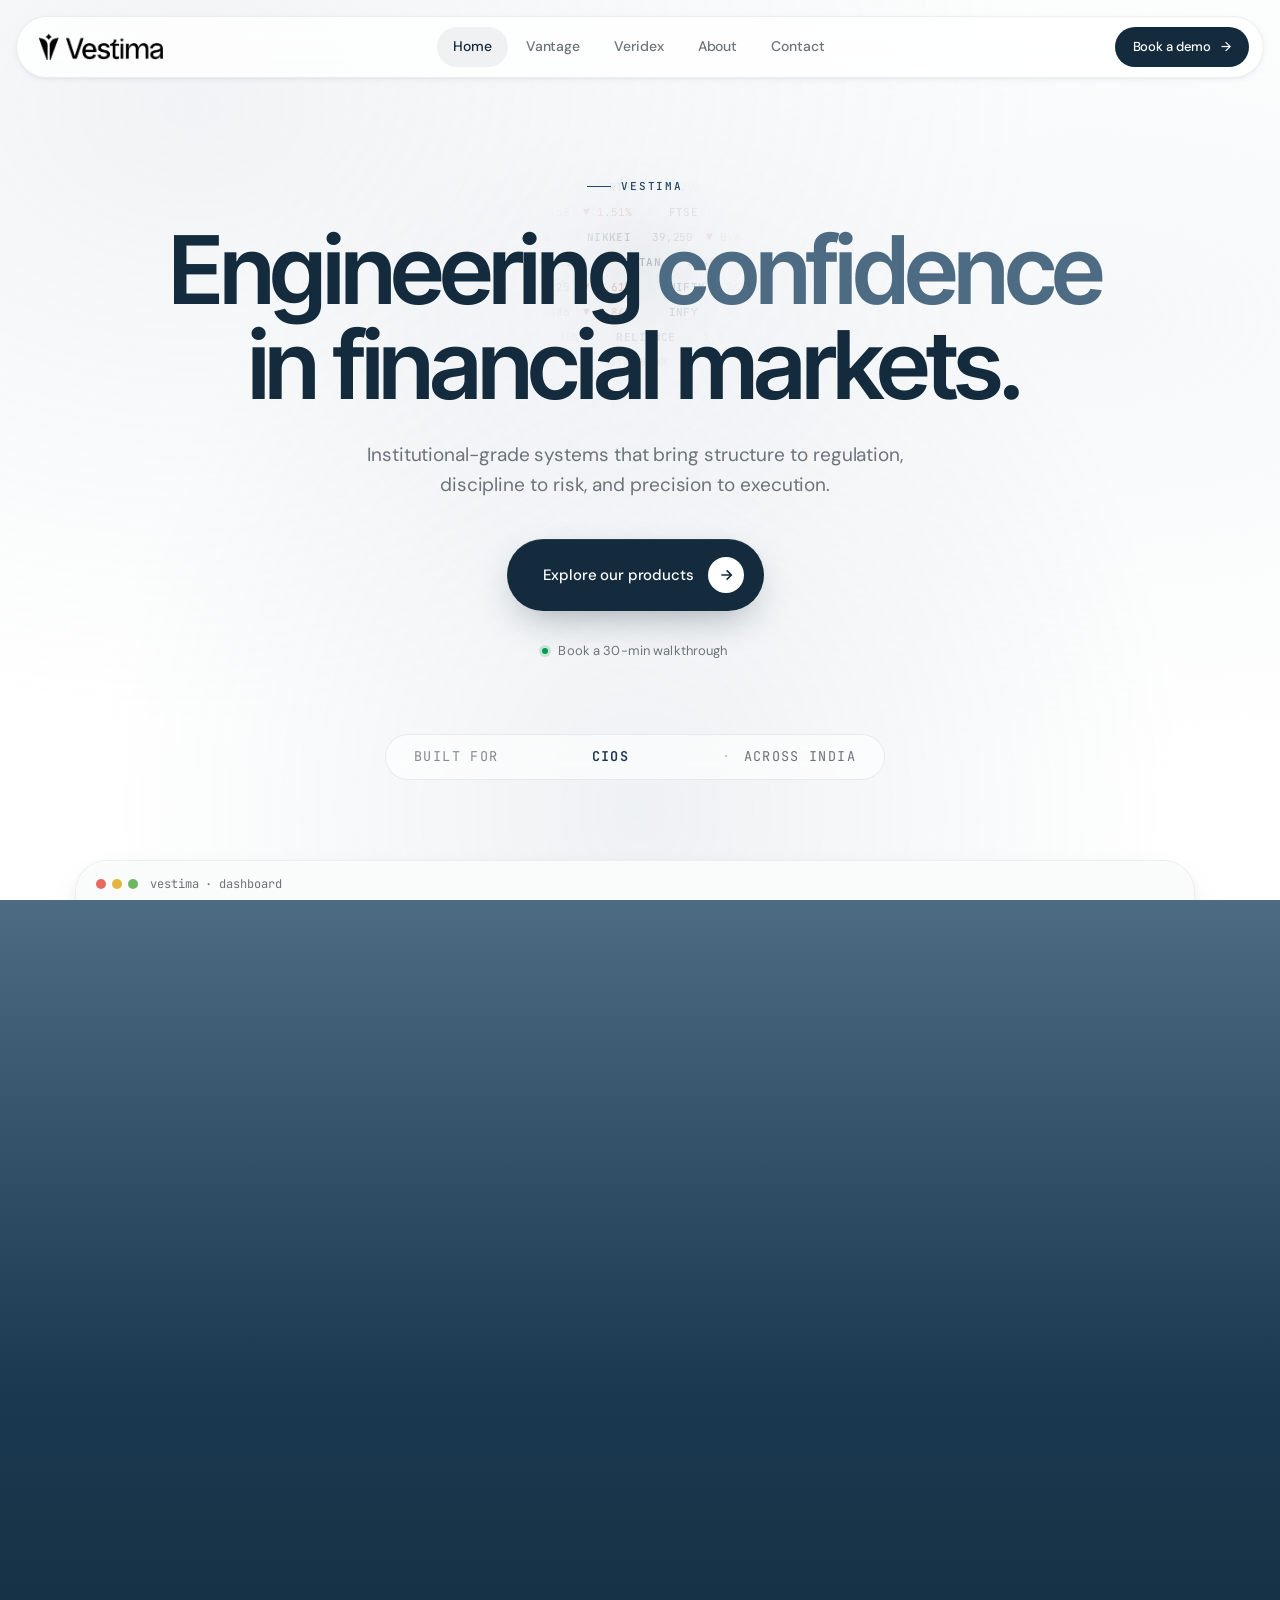
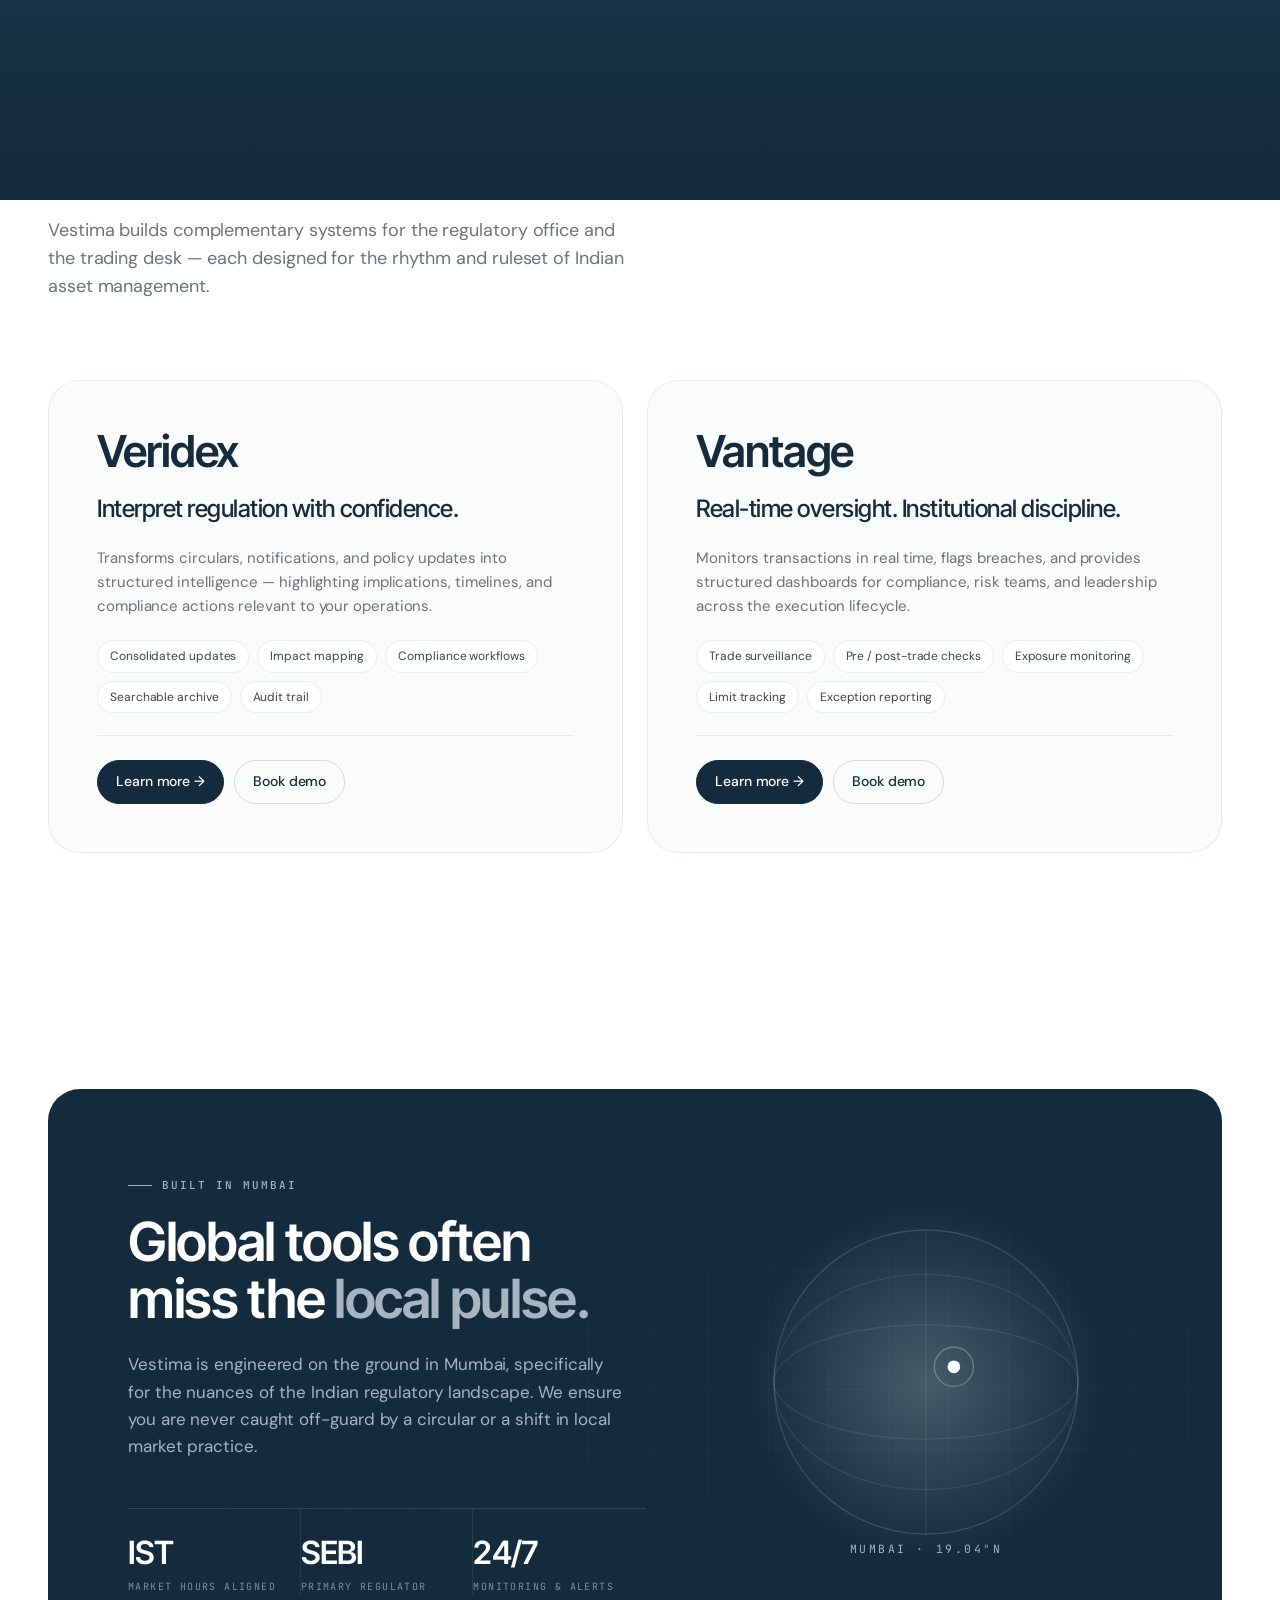
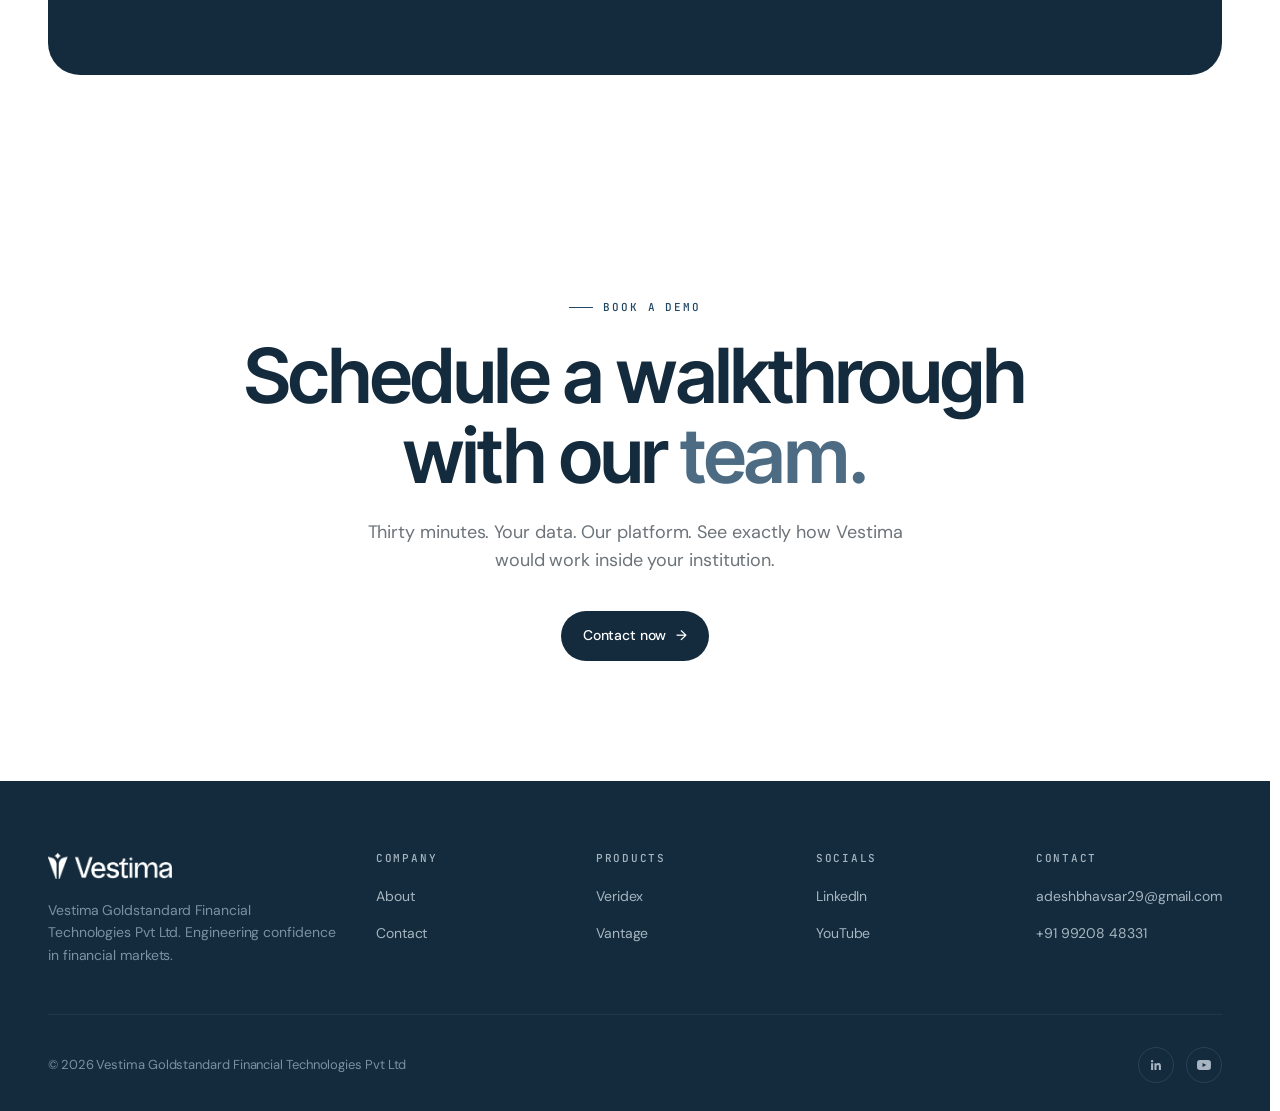
==== index.html @ 7d2f4f16 "Deploy Vestima website Co-Authored-By: Claude Sonnet 4.6 <noreply@anthropic.com>" ====
<!DOCTYPE html>
<html lang="en">
<head>
<meta charset="UTF-8">
<meta name="viewport" content="width=device-width, initial-scale=1.0">
<script>(function(){try{if(sessionStorage.getItem('pt-incoming')==='1'){document.documentElement.classList.add('pt-incoming');}}catch(e){}})();</script>
<title>Vestima — Engineering confidence in financial markets</title>
<link rel="preconnect" href="https://fonts.googleapis.com">
<link rel="preconnect" href="https://fonts.gstatic.com" crossorigin>
<link href="https://fonts.googleapis.com/css2?family=Inter+Tight:wght@400;500;600;700&family=DM+Sans:wght@400;500;600&family=JetBrains+Mono:wght@400;500&display=swap" rel="stylesheet">
<link rel="stylesheet" href="assets/tokens.css?v=25">
<link rel="stylesheet" href="assets/layout.css?v=25">
<link rel="stylesheet" href="assets/home.css?v=25">
</head>
<body>
<div class="page-transition" id="ptOverlay"><div class="pt-logo"><img src="assets/logo-full.png" alt="Vestima"></div></div>
<div id="page-ticker" aria-hidden="true"></div>

<header class="site-header">
  <a href="index.html" class="logo">
    <img src="assets/logo-full.png" alt="Vestima">
  </a>
  <nav class="nav-links">
    <a href="index.html" class="active">Home</a>
    <a href="vantage.html">Vantage</a>
    <a href="veridex.html">Veridex</a>
    <a href="about.html">About</a>
    <a href="contact.html">Contact</a>
  </nav>
  <a href="contact.html" class="btn btn-primary header-cta">Book a demo <span class="arr">→</span></a>
</header>

<!-- HERO -->
<section class="hero">
  <div class="hero-bg">
    <div class="grid-lines"></div>
    <div class="wash w1"></div>
    <div class="wash w2"></div>
  </div>

  <div class="container">
    <div class="hero-inner">
      <span class="eyebrow" data-reveal>Vestima</span>
      <h1 data-reveal data-delay="1">Engineering <em>confidence</em> in financial markets.</h1>
      <p class="hero-sub" data-reveal data-delay="2">
        Institutional-grade systems that bring structure to regulation, discipline to risk, and precision to execution.
      </p>
      <div class="hero-cta" data-reveal data-delay="3">
        <a href="#offerings" class="cta-main">
          <span class="cta-text">Explore our products</span>
          <span class="cta-arrow"><svg width="16" height="16" viewBox="0 0 24 24" fill="none" stroke="currentColor" stroke-width="2.4"><path d="M5 12h14M13 5l7 7-7 7"/></svg></span>
        </a>
        <a href="contact.html" class="cta-secondary">
          <span class="cta-dot"></span>
          <span>Book a 30-min walkthrough</span>
        </a>
      </div>

      <div class="hero-built-for" data-reveal data-delay="4">
        <span class="bf-label">Built for</span>
        <span class="bf-rotator" aria-live="polite">
          <span class="bf-word is-active">AMCs</span>
          <span class="bf-word">PMSs</span>
          <span class="bf-word">CIOs</span>
          <span class="bf-word">Compliance teams</span>
        </span>
        <span class="bf-sep">·</span>
        <span class="bf-suffix">across India</span>
      </div>
    </div>

    <!-- Product visual -->
    <div class="hero-visual" data-reveal data-delay="4">
      <div class="dashboard">
        <div class="dashboard-chrome">
          <div class="dots"><span></span><span></span><span></span></div>
          <div class="title">vestima · dashboard</div>
        </div>
        <div class="dashboard-body">
          <aside class="dash-side">
            <div class="group">Intelligence</div>
            <div class="nav active"><span class="dot"></span>Weekly summary</div>
            <div class="nav"><span class="dot"></span>Upcoming actions</div>
            <div class="nav"><span class="dot"></span>Impact radar</div>
            <div class="nav"><span class="dot"></span>Heatmap</div>
            <div class="group">Surveillance</div>
            <div class="nav"><span class="dot"></span>Exposures</div>
            <div class="nav"><span class="dot"></span>Exceptions</div>
            <div class="nav"><span class="dot"></span>Broker intel</div>
          </aside>
          <main class="dash-main">
            <div class="dash-topline">
              <h3>This week</h3>
              <span class="live">Live · 14,204 docs indexed</span>
            </div>

            <div class="kpi-row">
              <div class="kpi">
                <div class="lbl">Material changes</div>
                <div class="val"><span data-count="14">0</span></div>
                <div class="delta up">+3 vs last week</div>
              </div>
              <div class="kpi">
                <div class="lbl">Critical deadlines</div>
                <div class="val" style="color:var(--alert-500)"><span data-count="3">0</span></div>
                <div class="delta crit">&lt; 30 days</div>
              </div>
              <div class="kpi">
                <div class="lbl">Exposure vs limit</div>
                <div class="val"><span data-count="68.4" data-suffix="%">0</span></div>
                <div class="delta">0 breaches · 24h</div>
              </div>
            </div>

            <div class="dash-table">
              <div class="th">
                <span>Circular</span>
                <span>Subject</span>
                <span>Impact</span>
                <span>Due</span>
              </div>
              <div class="tr">
                <span class="id">HO/IMD/03</span>
                <span class="title">PMS · quarterly disclosure</span>
                <span class="pill crit">Critical</span>
                <span class="countdown crit">6d</span>
              </div>
              <div class="tr">
                <span class="id">HO/PMS/02</span>
                <span class="title">PMS · client reporting framework</span>
                <span class="pill high">High</span>
                <span class="countdown high">18d</span>
              </div>
              <div class="tr">
                <span class="id">HO/MFD/09</span>
                <span class="title">Mutual Funds · cyber resilience</span>
                <span class="pill info">Moderate</span>
                <span class="countdown ok">42d</span>
              </div>
              <div class="tr">
                <span class="id">HO/PMS/11</span>
                <span class="title">PMS · annual audited statements</span>
                <span class="pill ok">On-track</span>
                <span class="countdown ok">89d</span>
              </div>
            </div>
          </main>
        </div>
      </div>
    </div>
  </div>
</section>

<!-- OFFERINGS -->
<section class="section" id="offerings">
  <div class="container">
    <div class="section-head" data-reveal>
      <span class="eyebrow">Our offerings</span>
      <h2>Two products. One infrastructure for <em>confidence.</em></h2>
      <p>Vestima builds complementary systems for the regulatory office and the trading desk — each designed for the rhythm and ruleset of Indian asset management.</p>
    </div>

    <div class="offerings">
      <article class="offering" data-reveal>
        <div class="o-head">
          <div class="o-name">Veridex</div>
        </div>
        <div class="o-tagline">Interpret regulation with confidence.</div>
        <div class="o-desc">Transforms circulars, notifications, and policy updates into structured intelligence — highlighting implications, timelines, and compliance actions relevant to your operations.</div>
        <ul class="o-caps">
          <li>Consolidated updates</li>
          <li>Impact mapping</li>
          <li>Compliance workflows</li>
          <li>Searchable archive</li>
          <li>Audit trail</li>
        </ul>
        <div class="o-foot">
          <a href="veridex.html" class="primary">Learn more →</a>
          <a href="contact.html">Book demo</a>
        </div>
      </article>

      <article class="offering" data-reveal data-delay="1">
        <div class="o-head">
          <div class="o-name">Vantage</div>
        </div>
        <div class="o-tagline">Real-time oversight. Institutional discipline.</div>
        <div class="o-desc">Monitors transactions in real time, flags breaches, and provides structured dashboards for compliance, risk teams, and leadership across the execution lifecycle.</div>
        <ul class="o-caps">
          <li>Trade surveillance</li>
          <li>Pre / post-trade checks</li>
          <li>Exposure monitoring</li>
          <li>Limit tracking</li>
          <li>Exception reporting</li>
        </ul>
        <div class="o-foot">
          <a href="vantage.html" class="primary">Learn more →</a>
          <a href="contact.html">Book demo</a>
        </div>
      </article>
    </div>
  </div>
</section>

<!-- LOCAL PULSE -->
<section class="section-sm">
  <div class="container">
    <div class="local-pulse" data-reveal>
      <div>
        <span class="eyebrow">Built in Mumbai</span>
        <h2>Global tools often miss the <em>local pulse.</em></h2>
        <p>Vestima is engineered on the ground in Mumbai, specifically for the nuances of the Indian regulatory landscape. We ensure you are never caught off-guard by a circular or a shift in local market practice.</p>
        <div class="pulse-stats">
          <div><span class="n">IST</span><span class="l">Market hours aligned</span></div>
          <div><span class="n">SEBI</span><span class="l">Primary regulator</span></div>
          <div><span class="n">24/7</span><span class="l">Monitoring &amp; alerts</span></div>
        </div>
      </div>
      <div class="globe-viz">
        <svg viewBox="0 0 300 300">
          <defs>
            <radialGradient id="g1" cx="50%" cy="50%">
              <stop offset="0%" stop-color="rgba(166,181,193,0.35)"/>
              <stop offset="100%" stop-color="rgba(166,181,193,0)"/>
            </radialGradient>
          </defs>
          <circle cx="150" cy="150" r="140" fill="url(#g1)"/>
          <circle cx="150" cy="150" r="120" fill="none" stroke="rgba(255,255,255,0.14)"/>
          <ellipse cx="150" cy="150" rx="120" ry="45" fill="none" stroke="rgba(255,255,255,0.08)"/>
          <ellipse cx="150" cy="150" rx="120" ry="85" fill="none" stroke="rgba(255,255,255,0.08)"/>
          <line x1="150" y1="30" x2="150" y2="270" stroke="rgba(255,255,255,0.08)"/>
          <circle cx="172" cy="138" r="5" fill="#FFFFFF"/>
          <circle cx="172" cy="138" r="14" fill="none" stroke="#FFFFFF" opacity="0.5">
            <animate attributeName="r" values="5;22;5" dur="2.5s" repeatCount="indefinite"/>
            <animate attributeName="opacity" values="0.7;0;0.7" dur="2.5s" repeatCount="indefinite"/>
          </circle>
          <text x="150" y="285" text-anchor="middle" font-family="JetBrains Mono, monospace" font-size="9" fill="#A6B5C1" letter-spacing="2">MUMBAI · 19.04°N</text>
        </svg>
      </div>
    </div>
  </div>
</section>

<!-- CTA -->
<section class="cta">
  <div class="container">
    <span class="eyebrow" data-reveal>Book a demo</span>
    <h2 data-reveal data-delay="1">Schedule a walkthrough<br>with our <em>team.</em></h2>
    <p data-reveal data-delay="2">Thirty minutes. Your data. Our platform. See exactly how Vestima would work inside your institution.</p>
    <div data-reveal data-delay="3">
      <a href="contact.html" class="btn btn-primary">Contact now <span class="arr">→</span></a>
    </div>
  </div>
</section>

<!-- FOOTER -->
<footer class="site-footer">
  <div class="container">
    <div class="footer-top">
      <div class="footer-brand">
        <div class="logo">
          <img src="assets/logo-full.png" alt="Vestima">
        </div>
        <p>Vestima Goldstandard Financial Technologies Pvt Ltd. Engineering confidence in financial markets.</p>
      </div>
      <div class="footer-col">
        <h6>Company</h6>
        <ul><li><a href="about.html">About</a></li><li><a href="contact.html">Contact</a></li></ul>
      </div>
      <div class="footer-col">
        <h6>Products</h6>
        <ul><li><a href="veridex.html">Veridex</a></li><li><a href="vantage.html">Vantage</a></li></ul>
      </div>
      <div class="footer-col">
        <h6>Socials</h6>
        <ul><li><a href="https://www.linkedin.com/company/Vestima" target="_blank">LinkedIn</a></li><li><a href="https://www.youtube.com/@VestimaGoldStandard" target="_blank">YouTube</a></li></ul>
      </div>
      <div class="footer-col">
        <h6>Contact</h6>
        <ul>
          <li><a href="mailto:adeshbhavsar29@gmail.com">adeshbhavsar29@gmail.com</a></li>
          <li><a href="tel:+919920848331">+91 99208 48331</a></li>
        </ul>
      </div>
    </div>

    <div class="footer-bottom">
      <div>© 2026 Vestima Goldstandard Financial Technologies Pvt Ltd</div>
      <div class="footer-socials">
        <a href="https://www.linkedin.com/company/Vestima" target="_blank" title="LinkedIn"><svg width="14" height="14" viewBox="0 0 24 24" fill="currentColor"><path d="M20.447 20.452h-3.554v-5.569c0-1.328-.027-3.037-1.852-3.037-1.853 0-2.136 1.445-2.136 2.939v5.667H9.351V9h3.414v1.561h.046c.477-.9 1.637-1.85 3.37-1.85 3.601 0 4.267 2.37 4.267 5.455v6.286zM5.337 7.433a2.062 2.062 0 01-2.063-2.065 2.063 2.063 0 112.063 2.065zm1.782 13.019H3.555V9h3.564v11.452z"/></svg></a>
        <a href="https://www.youtube.com/@VestimaGoldStandard" target="_blank" title="YouTube"><svg width="14" height="14" viewBox="0 0 24 24" fill="currentColor"><path d="M23.498 6.186a3.016 3.016 0 00-2.122-2.136C19.505 3.545 12 3.545 12 3.545s-7.505 0-9.377.505A3.017 3.017 0 00.502 6.186C0 8.07 0 12 0 12s0 3.93.502 5.814a3.016 3.016 0 002.122 2.136c1.871.505 9.376.505 9.376.505s7.505 0 9.377-.505a3.015 3.015 0 002.122-2.136C24 15.93 24 12 24 12s0-3.93-.502-5.814zM9.545 15.568V8.432L15.818 12l-6.273 3.568z"/></svg></a>
      </div>
    </div>
  </div>
</footer>

<script src="assets/site.js?v=25"></script>
</body>
</html>
---- assets/tokens.css ----
/* ============================================================
   VESTIMA · brand tokens
   Primary: Vestima Blue (deep navy)
   Typography: Inter Tight (display) + DM Sans (body)
   ============================================================ */

:root {
  /* ===== PRIMARY · Vestima Blue ===== */
  --primary-100: #E8ECEF;
  --primary-200: #D2DAE0;
  --primary-300: #A6B5C1;
  --primary-400: #7991A2;
  --primary-500: #4D6C83;
  --primary-600: #204764;   /* default */
  --primary-700: #1A3950;
  --primary-800: #132B3C;   /* deep navy */

  /* ===== SECONDARY · Vestima White ===== */
  --secondary-100: #FFFFFF;
  --secondary-200: #FAFBFB;
  --secondary-300: #F5F6F7;
  --secondary-400: #F0F2F3;
  --secondary-500: #EBEDEF;
  --secondary-600: #E6E9EB;
  --secondary-700: #B8BABC;
  --secondary-800: #8A8C8D;

  /* ===== TERTIARY · Vestima Grey ===== */
  --tertiary-100: #E6E9EB;
  --tertiary-200: #B5B9BB;
  --tertiary-300: #9DA2A5;
  --tertiary-400: #848A8F;
  --tertiary-500: #6C7379;
  --tertiary-600: #545C63;
  --tertiary-700: #3B454C;
  --tertiary-800: #0A161F;

  /* ===== STATE ===== */
  --warning-100: #FCF5E5; --warning-500: #EAB333; --warning-600: #E5A000; --warning-700: #B78000;
  --alert-100:   #F8E7E6; --alert-500:   #CC3F3D; --alert-600:   #C00F0C; --alert-700:   #9A0C0A;
  --success-100: #E5F4ED; --success-500: #33AD74; --success-600: #009951; --success-700: #007A41;

  /* ===== SEMANTIC · Light mode ===== */
  --surface-page:    #FFFFFF;
  --surface-raised:  #FAFBFB;
  --surface-sunken:  #F5F6F7;
  --surface-tint:    #F0F2F3;
  --surface-dark:    var(--primary-800);

  --text-heading:    var(--primary-800);
  --text-body:       var(--tertiary-700);
  --text-muted:      var(--tertiary-500);
  --text-subtle:     var(--tertiary-400);
  --text-on-dark:    #FFFFFF;
  --text-on-dark-muted: #A6B5C1;

  --line:        rgba(19,43,60,0.08);
  --line-strong: rgba(19,43,60,0.16);
  --line-on-dark: rgba(255,255,255,0.10);

  /* ===== ACCENT (subtle — used sparingly for highlights) ===== */
  --accent:      var(--primary-600);
  --accent-soft: var(--primary-100);

  /* ===== SHADOW ===== */
  --shadow-xs: 0 1px 2px rgba(19,43,60,0.04);
  --shadow-sm: 0 2px 6px rgba(19,43,60,0.05), 0 1px 2px rgba(19,43,60,0.04);
  --shadow-md: 0 8px 24px -8px rgba(19,43,60,0.10), 0 2px 6px rgba(19,43,60,0.04);
  --shadow-lg: 0 20px 50px -18px rgba(19,43,60,0.18), 0 4px 12px rgba(19,43,60,0.06);
  --shadow-navy: 0 30px 60px -24px rgba(19,43,60,0.35);

  /* ===== RADIUS (from token spec) ===== */
  --r-xxs: 2px;
  --r-xs:  4px;
  --r-sm:  8px;
  --r-md:  12px;
  --r-lg:  20px;
  --r-xl:  32px;

  /* ===== TYPE ===== */
  --font-heading: 'Inter Tight', -apple-system, BlinkMacSystemFont, system-ui, sans-serif;
  --font-body:    'DM Sans', -apple-system, BlinkMacSystemFont, system-ui, sans-serif;
  --font-mono:    'JetBrains Mono', ui-monospace, monospace;

  /* ===== LAYOUT ===== */
  --max-w: 1440px;
  --gutter: 48px;

  /* ===== EASING ===== */
  --e-out:    cubic-bezier(.2,.8,.2,1);
  --e-in-out: cubic-bezier(.65,0,.35,1);
}

/* BASE */
* { box-sizing: border-box; margin: 0; padding: 0; }
html { background: var(--surface-page); color: var(--text-body); }
body { background: transparent; color: var(--text-body); }
body {
  font-family: var(--font-body);
  font-size: 16px;
  line-height: 1.55;
  letter-spacing: -0.005em;
  -webkit-font-smoothing: antialiased;
  -moz-osx-font-smoothing: grayscale;
  overflow-x: hidden;
}

h1, h2, h3, h4, h5, h6 {
  font-family: var(--font-heading);
  color: var(--text-heading);
  font-weight: 600;
  letter-spacing: -0.025em;
  line-height: 1.05;
  text-wrap: balance;
}
h4, h5, h6 { font-weight: 500; letter-spacing: -0.015em; }

p { color: var(--text-body); text-wrap: pretty; font-family: var(--font-body); }

a { color: inherit; text-decoration: none; }
button { font-family: inherit; cursor: pointer; border: none; background: none; color: inherit; }
img, svg { display: block; max-width: 100%; }

::selection { background: var(--primary-800); color: var(--secondary-100); }

:focus-visible {
  outline: 2px solid var(--primary-600);
  outline-offset: 2px;
  border-radius: 4px;
}

/* ============================================================
   Page transition overlay — slide up to cover, slide down to reveal
   ============================================================ */
.page-transition {
  position: fixed;
  inset: 0;
  z-index: 9999;
  pointer-events: none;
  transform: translateY(100%);
  background: linear-gradient(180deg, var(--primary-500) 0%, var(--primary-700) 55%, var(--primary-800) 100%);
  display: flex;
  align-items: center;
  justify-content: center;
  will-change: transform;
}
.page-transition .pt-logo {
  display: flex;
  align-items: center;
  gap: 14px;
  opacity: 0;
  transform: translateY(8px) scale(.98);
  transition: opacity .4s ease .1s, transform .5s cubic-bezier(.2,.8,.2,1) .1s;
}
.page-transition .pt-logo img {
  height: 64px;
  width: auto;
  /* invert black logo → white for dark overlay */
  filter: brightness(0) invert(1);
}
.page-transition.covering { transform: translateY(0); pointer-events: all; }
.page-transition.covering .pt-logo,
.page-transition.anim-up .pt-logo { opacity: 1; transform: translateY(0) scale(1); }

.page-transition.anim-up    { animation: pt-up    0.22s cubic-bezier(.7,0,.3,1) forwards; pointer-events: all; }
.page-transition.anim-down  { animation: pt-down  0.28s cubic-bezier(.6,.05,.25,1) forwards; }
@keyframes pt-up   { from { transform: translateY(100%); } to { transform: translateY(0); } }
@keyframes pt-down { from { transform: translateY(0); }    to { transform: translateY(-100%); } }

/* subtle hold on the outgoing page content while cover rises.
   NOTE: header uses transform: translateX(-50%) to center — don't override it.
   Apply squeeze only to main + footer. Header just fades via opacity. */
body.pt-squeezing main,
body.pt-squeezing .site-footer {
  animation: pt-squeeze 0.42s cubic-bezier(.7,0,.3,1) forwards;
}
body.pt-squeezing .site-header {
  animation: pt-header-fade 0.42s cubic-bezier(.7,0,.3,1) forwards;
}
@keyframes pt-squeeze {
  0%   { transform: scale(1); opacity: 1; filter: blur(0); }
  100% { transform: scale(0.97); opacity: 0.35; filter: blur(3px); }
}
@keyframes pt-header-fade {
  0%   { opacity: 1; filter: blur(0); }
  100% { opacity: 0.25; filter: blur(3px); }
}
/* While incoming transition is active, hide content and show covered overlay — NO flash */
html.pt-incoming body > *:not(.page-transition):not(script) { visibility: hidden; }
html.pt-incoming .page-transition { transform: translateY(0) !important; pointer-events: all; display: flex; }
html.pt-incoming .page-transition .pt-logo { opacity: 1 !important; transform: translateY(0) scale(1) !important; }

/* Reserve scrollbar space so content doesn't shift right when overlay covers */
html { scrollbar-gutter: stable; scrollbar-color: var(--tertiary-300) transparent; scrollbar-width: thin; }
::-webkit-scrollbar { width: 10px; height: 10px; }
::-webkit-scrollbar-thumb { background: var(--tertiary-300); border-radius: 10px; }
::-webkit-scrollbar-track { background: transparent; }

/* ============================================================
   Ambient page background — ticker revealed only near cursor
   ============================================================ */
/* Base layer: soft paper gradient (replaces old grid lines) */
body::before {
  content: "";
  position: fixed;
  inset: 0;
  z-index: -2;
  background:
    radial-gradient(ellipse at 15% 12%, rgba(166,181,193,0.16), transparent 55%),
    radial-gradient(ellipse at 85% 35%, rgba(210,218,224,0.20), transparent 55%),
    radial-gradient(ellipse at 50% 90%, rgba(121,145,162,0.12), transparent 60%);
  pointer-events: none;
}
/* Very soft pale-blue halo under the cursor */
body::after {
  content: "";
  position: fixed;
  inset: 0;
  z-index: -1;
  pointer-events: none;
  background: radial-gradient(
    110px circle at var(--mx, 50%) var(--my, 30%),
    rgba(166, 181, 193, 0.12),
    rgba(210, 218, 224, 0.05) 55%,
    transparent 100%
  );
}

/* Page-wide ticker layer — revealed only near cursor */
#page-ticker {
  position: fixed;
  inset: 0;
  z-index: -1;
  pointer-events: none;
  overflow: hidden;
  opacity: 0.45;
  -webkit-mask-image: radial-gradient(
    110px circle at var(--mx, 50%) var(--my, 30%),
    rgba(0,0,0,0.9),
    rgba(0,0,0,0.3) 55%,
    transparent 100%
  );
          mask-image: radial-gradient(
    110px circle at var(--mx, 50%) var(--my, 30%),
    rgba(0,0,0,0.9),
    rgba(0,0,0,0.3) 55%,
    transparent 100%
  );
}
#page-ticker .tk-row {
  display: flex;
  white-space: nowrap;
  font-family: var(--font-mono);
  font-size: 11px;
  line-height: 1;
  padding: 6px 0;
  will-change: transform;
}
#page-ticker .tk-row:nth-child(odd)  { animation: pt-scroll-l 90s linear infinite; }
#page-ticker .tk-row:nth-child(even) { animation: pt-scroll-r 110s linear infinite; }
#page-ticker .tk-row:nth-child(3n)   { animation-duration: 75s; }
#page-ticker .tk-row:nth-child(5n)   { animation-duration: 130s; }
@keyframes pt-scroll-l { from { transform: translateX(0); } to { transform: translateX(-50%); } }
@keyframes pt-scroll-r { from { transform: translateX(-50%); } to { transform: translateX(0); } }

#page-ticker .tk-cell {
  display: inline-flex;
  align-items: center;
  gap: 8px;
  padding: 0 16px;
  color: rgba(70, 90, 110, 0.55);
}
#page-ticker .tk-sym { color: rgba(40, 60, 80, 0.85); font-weight: 600; letter-spacing: 0.04em; }
#page-ticker .tk-px  { color: rgba(60, 80, 100, 0.75); font-variant-numeric: tabular-nums; min-width: 54px; text-align: right; }
#page-ticker .tk-chg { font-variant-numeric: tabular-nums; min-width: 48px; text-align: right; transition: color .15s, background .25s; padding: 1px 5px; border-radius: 3px; }
#page-ticker .tk-chg.up   { color: #1a8a4a; }
#page-ticker .tk-chg.down { color: #c73838; }
#page-ticker .tk-chg.flash-up   { background: rgba(60, 180, 110, 0.22); color: #0c6a34; }
#page-ticker .tk-chg.flash-down { background: rgba(210, 70, 70, 0.22);  color: #8a1a1a; }
---- assets/layout.css ----
/* ============================================================
   Layout · primitives · header · footer
   ============================================================ */

.container {
  max-width: var(--max-w);
  margin: 0 auto;
  padding: 0 var(--gutter);
  position: relative;
}

.section { padding: 140px 0; position: relative; }
.section-sm { padding: 96px 0; }
.section-lg { padding: 180px 0; }

/* Eyebrow label */
.eyebrow {
  display: inline-flex;
  align-items: center;
  gap: 10px;
  font-family: var(--font-mono);
  font-size: 11px;
  font-weight: 500;
  letter-spacing: 0.18em;
  text-transform: uppercase;
  color: var(--primary-600);
}
.eyebrow::before {
  content: "";
  width: 24px; height: 1px;
  background: var(--primary-600);
}

/* Section head */
.section-head { max-width: 820px; margin-bottom: 80px; }
.section-head h2 {
  font-size: clamp(40px, 5vw, 60px);
  margin: 20px 0 24px;
  font-weight: 600;
}
.section-head p {
  font-size: 18px;
  line-height: 1.55;
  color: var(--text-muted);
  max-width: 640px;
}

/* Buttons */
.btn {
  display: inline-flex;
  align-items: center;
  gap: 10px;
  padding: 14px 22px;
  font-size: 14px;
  font-weight: 500;
  font-family: var(--font-body);
  letter-spacing: -0.01em;
  border-radius: 100px;
  white-space: nowrap;
  cursor: pointer;
  position: relative;
  overflow: hidden;
  isolation: isolate;
  transition: color 0.7s var(--e-out), transform 0.4s var(--e-out), box-shadow 0.7s var(--e-out), border-color 0.7s var(--e-out);
}
.btn::before {
  content: "";
  position: absolute;
  inset: 0;
  background: var(--primary-800);
  transform-origin: left center;
  transform: scaleX(0);
  transition: transform 0.7s cubic-bezier(.6,.05,.25,1);
  z-index: -1;
}
.btn:hover::before { transform: scaleX(1); }
.btn-primary {
  background: var(--primary-800);
  color: var(--text-on-dark);
}
.btn-primary::before { background: var(--primary-500); }
.btn-primary:hover {
  color: #fff;
  transform: translateY(-1px);
  box-shadow: 0 12px 28px -12px rgba(77,108,131,0.55);
}
.btn-ghost {
  background: transparent;
  color: var(--primary-800);
  border: 1px solid var(--line-strong);
}
.btn-ghost:hover {
  color: #fff;
  border-color: var(--primary-800);
}
.btn-outline-light {
  background: transparent;
  color: var(--text-on-dark);
  border: 1px solid rgba(255,255,255,0.22);
}
.btn-outline-light::before { background: rgba(255,255,255,0.12); }
.btn-outline-light:hover { color: #fff; border-color: rgba(255,255,255,0.6); }

.btn .arr { transition: transform .25s var(--e-out); }
.btn:hover .arr { transform: translateX(3px); }

/* HEADER — floating pill */
.site-header {
  position: fixed;
  top: 16px;
  left: 50%;
  transform: translateX(-50%);
  width: calc(100% - 32px);
  max-width: calc(var(--max-w) + 32px);
  z-index: 100;
  padding: 10px 14px 10px 22px;
  background: rgba(255,255,255,0.82);
  backdrop-filter: saturate(180%) blur(14px);
  -webkit-backdrop-filter: saturate(180%) blur(14px);
  border: 1px solid var(--line);
  border-radius: 100px;
  display: flex;
  align-items: center;
  justify-content: space-between;
  gap: 24px;
  box-shadow: var(--shadow-sm);
  transition: all .3s var(--e-out);
}
.site-header.scrolled {
  box-shadow: var(--shadow-md);
  background: rgba(255,255,255,0.94);
}

.logo {
  display: flex;
  align-items: center;
  gap: 10px;
  font-family: var(--font-heading);
  font-size: 20px;
  font-weight: 600;
  color: var(--primary-800);
  letter-spacing: -0.02em;
}
.logo img { height: 26px; width: auto; }

.nav-links {
  display: flex;
  gap: 2px;
}
.nav-links a {
  padding: 9px 16px;
  font-size: 14px;
  font-weight: 500;
  color: var(--text-muted);
  border-radius: 100px;
  font-family: var(--font-body);
  position: relative;
  overflow: hidden;
  isolation: isolate;
  transition: color 0.6s var(--e-out);
}
.nav-links a::before {
  content: "";
  position: absolute;
  inset: 0;
  background: var(--primary-800);
  transform-origin: left center;
  transform: scaleX(0);
  transition: transform 0.6s cubic-bezier(.6,.05,.25,1);
  z-index: -1;
  border-radius: inherit;
}
.nav-links a:hover { color: #fff; }
.nav-links a:hover::before { transform: scaleX(1); }
.nav-links a.active { color: var(--primary-800); background: rgba(19,43,60,0.06); }
.nav-links a.active:hover { color: #fff; }
.nav-links a.active:hover::before { transform: scaleX(1); }

.header-cta {
  padding: 10px 18px !important;
  font-size: 13px !important;
}

@media (max-width: 860px) {
  .nav-links { display: none; }
}

/* FOOTER — deep navy with subtle blue waves */
.site-footer {
  background: var(--primary-800);
  color: var(--primary-300);
  position: relative;
  overflow: hidden;
  padding: 72px 0 28px;
}
.site-footer .container { position: relative; z-index: 3; }

.site-footer h6 {
  font-family: var(--font-mono);
  font-size: 11px;
  letter-spacing: 0.16em;
  text-transform: uppercase;
  color: var(--primary-300);
  margin-bottom: 20px;
  font-weight: 500;
}
.site-footer .logo { color: var(--text-on-dark); font-size: 22px; }
.site-footer .logo img { filter: invert(1) brightness(1.2); }
.site-footer p, .site-footer a { color: var(--primary-300); font-family: var(--font-body); }
.site-footer a { transition: color .2s; }
.site-footer a:hover { color: var(--text-on-dark); }

.footer-top {
  display: grid;
  grid-template-columns: 1.6fr 1fr 1fr 1fr 1fr;
  gap: 40px;
  padding-bottom: 48px;
}
.footer-brand p {
  margin-top: 20px;
  max-width: 340px;
  font-size: 14px;
  line-height: 1.6;
  color: var(--primary-400);
}
.footer-col ul { list-style: none; display: flex; flex-direction: column; gap: 12px; }
.footer-col a { font-size: 14px; }

.footer-bottom {
  display: flex;
  justify-content: space-between;
  align-items: center;
  padding-top: 32px;
  border-top: 1px solid rgba(255,255,255,0.06);
  font-size: 13px;
  color: var(--primary-400);
}
.footer-socials { display: flex; gap: 12px; }
.footer-socials a {
  width: 36px; height: 36px;
  display: grid; place-items: center;
  border-radius: 50%;
  border: 1px solid rgba(255,255,255,0.1);
  transition: all .2s;
  color: var(--primary-300);
}
.footer-socials a:hover {
  border-color: var(--text-on-dark);
  color: var(--text-on-dark);
  transform: translateY(-2px);
}

@media (max-width: 900px) {
  .footer-top { grid-template-columns: 1fr 1fr; }
  .footer-bottom { flex-direction: column; gap: 16px; }
}

/* ============================================================
   Reveal animation
   ============================================================ */
[data-reveal] {
  opacity: 0;
  transform: translateY(20px);
  transition: opacity .9s var(--e-out), transform .9s var(--e-out);
}
[data-reveal].in {
  opacity: 1;
  transform: translateY(0);
}
[data-reveal][data-delay="1"] { transition-delay: .08s; }
[data-reveal][data-delay="2"] { transition-delay: .16s; }
[data-reveal][data-delay="3"] { transition-delay: .24s; }
[data-reveal][data-delay="4"] { transition-delay: .32s; }
[data-reveal][data-delay="5"] { transition-delay: .40s; }
---- assets/home.css ----
/* ============================================================
   Home + shared page styles — Vestima brand
   ============================================================ */

/* ===== HERO ===== */
.hero {
  padding: 170px 0 80px;
  position: relative;
  overflow: hidden;
}
.hero-bg {
  position: absolute;
  inset: 0;
  z-index: 0;
  pointer-events: none;
}
.hero-bg .grid-lines {
  position: absolute;
  inset: 0;
  display: none;
}
.hero-bg .wash {
  position: absolute;
  border-radius: 50%;
  filter: blur(120px);
  display: none;
}
.hero-bg .w1 {
  width: 620px; height: 620px;
  background: rgba(32,71,100,0.12);
  top: -160px; left: 5%;
}
.hero-bg .w2 {
  width: 480px; height: 480px;
  background: rgba(77,108,131,0.10);
  bottom: -140px; right: 8%;
}

.hero-inner {
  max-width: 960px;
  margin: 0 auto;
  text-align: center;
  position: relative;
  z-index: 2;
}
.hero h1 {
  font-size: clamp(52px, 7.4vw, 100px);
  line-height: 1.0;
  letter-spacing: -0.035em;
  margin: 28px 0 28px;
  font-weight: 600;
  color: var(--primary-800);
}
.hero h1 em {
  font-style: normal;
  color: var(--primary-500);
  font-weight: 600;
}
.hero-sub {
  font-size: 19px;
  line-height: 1.55;
  color: var(--text-muted);
  max-width: 620px;
  margin: 0 auto 40px;
}

/* Hero CTA — dark pill with orb */
.hero-cta {
  display: flex;
  flex-direction: column;
  align-items: center;
  gap: 22px;
}
.cta-main {
  display: inline-flex;
  align-items: center;
  gap: 14px;
  padding: 18px 20px 18px 36px;
  background: var(--primary-800);
  color: var(--text-on-dark);
  border-radius: 100px;
  font-size: 15px;
  font-weight: 500;
  letter-spacing: -0.01em;
  transition: all 0.35s var(--e-out);
  box-shadow: 0 14px 40px -14px rgba(19,43,60,0.45), inset 0 1px 0 rgba(255,255,255,0.08);
}
.cta-main:hover { transform: translateY(-2px); background: var(--primary-700); box-shadow: 0 20px 50px -14px rgba(19,43,60,0.55); }
.cta-main .cta-arrow {
  display: inline-flex;
  width: 36px; height: 36px;
  border-radius: 50%;
  background: var(--secondary-100);
  color: var(--primary-800);
  align-items: center;
  justify-content: center;
  transition: transform 0.35s var(--e-out);
}
.cta-main:hover .cta-arrow { transform: translateX(3px); }

.cta-secondary {
  display: inline-flex;
  align-items: center;
  gap: 10px;
  font-size: 13px;
  color: var(--text-muted);
  letter-spacing: 0.01em;
  padding: 8px 4px;
  border-bottom: 1px solid transparent;
  transition: color 0.3s, border-color 0.3s;
}
.cta-secondary:hover { color: var(--primary-800); border-bottom-color: var(--primary-800); }
.cta-secondary .cta-dot {
  width: 6px; height: 6px; border-radius: 50%;
  background: var(--success-600);
  box-shadow: 0 0 0 3px rgba(0,153,81,0.18);
  animation: ctaPulse 2.4s ease-in-out infinite;
}
@keyframes ctaPulse {
  0%, 100% { box-shadow: 0 0 0 3px rgba(0,153,81,0.18); }
  50% { box-shadow: 0 0 0 6px rgba(0,153,81,0.04); }
}

/* Built-for rotator */
.hero-built-for {
  margin: 64px auto 0;
  display: flex;
  width: fit-content;
  align-items: center;
  justify-content: center;
  gap: 12px;
  padding: 15px 28px;
  border: 1px solid var(--line);
  border-radius: 100px;
  background: rgba(255,255,255,0.6);
  backdrop-filter: blur(10px);
  font-family: var(--font-mono);
  font-size: 13.5px;
  letter-spacing: 0.1em;
  text-transform: uppercase;
  color: var(--text-subtle);
  line-height: 1;
}
.bf-label, .bf-sep, .bf-suffix { line-height: 1; display: inline-flex; align-items: center; }
.bf-sep { color: var(--text-subtle); opacity: 0.5; }
.bf-suffix { color: var(--text-muted); }

.bf-rotator {
  position: relative;
  display: inline-block;
  width: 200px;
  height: 1em;
  overflow: hidden;
  text-align: center;
  vertical-align: middle;
}
.bf-word {
  position: absolute;
  left: 0;
  top: 0;
  width: 100%;
  height: 100%;
  display: flex;
  align-items: center;
  justify-content: center;
  line-height: 1;
  color: var(--primary-700);
  font-weight: 600;
  opacity: 0;
  transform: translateY(100%);
  transition: opacity 0.6s var(--e-out), transform 0.6s var(--e-out);
}
.bf-word.is-active { opacity: 1; transform: translateY(0); }
.bf-word.is-out    { opacity: 0; transform: translateY(-100%); }

/* Hero product visual */
.hero-visual {
  max-width: 1120px;
  margin: 80px auto 0;
  position: relative;
  z-index: 2;
}

/* ===== DASHBOARD CARD ===== */
.dashboard {
  background: #FFFFFF;
  border: 1px solid var(--line);
  border-radius: var(--r-xl);
  box-shadow: var(--shadow-lg);
  overflow: hidden;
}
.dashboard-chrome {
  display: flex;
  align-items: center;
  gap: 12px;
  padding: 14px 20px;
  border-bottom: 1px solid var(--line);
  background: var(--secondary-200);
}
.dashboard-chrome .dots { display: flex; gap: 6px; }
.dashboard-chrome .dots span {
  width: 10px; height: 10px;
  border-radius: 50%;
  background: var(--tertiary-200);
}
.dashboard-chrome .dots span:nth-child(1) { background: #E86A5E; }
.dashboard-chrome .dots span:nth-child(2) { background: #E4B53F; }
.dashboard-chrome .dots span:nth-child(3) { background: #6BB860; }
.dashboard-chrome .title {
  font-family: var(--font-mono);
  font-size: 12px;
  color: var(--text-muted);
}
.dashboard-body {
  display: grid;
  grid-template-columns: 224px 1fr;
  min-height: 480px;
}
.dash-side {
  padding: 24px 18px;
  border-right: 1px solid var(--line);
  background: var(--secondary-200);
  display: flex;
  flex-direction: column;
  gap: 4px;
}
.dash-side .group {
  font-family: var(--font-mono);
  font-size: 10px;
  letter-spacing: 0.16em;
  text-transform: uppercase;
  color: var(--text-subtle);
  margin: 20px 0 10px;
  padding: 0 10px;
  font-weight: 500;
}
.dash-side .group:first-child { margin-top: 0; }
.dash-side .nav {
  padding: 9px 12px;
  font-size: 13px;
  color: var(--text-body);
  border-radius: 8px;
  display: flex;
  align-items: center;
  gap: 10px;
  font-family: var(--font-body);
}
.dash-side .nav.active {
  background: var(--primary-800);
  color: var(--text-on-dark);
}
.dash-side .nav .dot { width: 6px; height: 6px; border-radius: 50%; background: currentColor; opacity: 0.5; }

.dash-main { padding: 28px 32px; }
.dash-topline {
  display: flex;
  justify-content: space-between;
  align-items: baseline;
  margin-bottom: 28px;
}
.dash-topline h3 {
  font-size: 22px;
  font-family: var(--font-heading);
  font-weight: 600;
  color: var(--text-heading);
}
.dash-topline .live {
  display: inline-flex;
  align-items: center;
  gap: 8px;
  font-family: var(--font-mono);
  font-size: 11px;
  color: var(--success-600);
}
.dash-topline .live::before {
  content: "";
  width: 6px; height: 6px;
  border-radius: 50%;
  background: var(--success-600);
  box-shadow: 0 0 0 0 rgba(0,153,81,0.5);
  animation: pulseDot 2s infinite;
}
@keyframes pulseDot {
  0%,100% { box-shadow: 0 0 0 0 rgba(0,153,81,0.5); }
  50% { box-shadow: 0 0 0 6px rgba(0,153,81,0); }
}

.kpi-row {
  display: grid;
  grid-template-columns: repeat(3, 1fr);
  gap: 14px;
  margin-bottom: 24px;
}
.kpi {
  background: var(--secondary-200);
  border: 1px solid var(--line);
  border-radius: var(--r-md);
  padding: 18px;
}
.kpi .lbl {
  font-family: var(--font-mono);
  font-size: 10px;
  letter-spacing: 0.1em;
  text-transform: uppercase;
  color: var(--text-subtle);
  margin-bottom: 8px;
  font-weight: 500;
}
.kpi .val {
  font-family: var(--font-heading);
  font-size: 34px;
  font-weight: 600;
  color: var(--text-heading);
  line-height: 1;
  letter-spacing: -0.025em;
}
.kpi .delta {
  font-size: 12px;
  margin-top: 8px;
  color: var(--text-muted);
  font-family: var(--font-mono);
}
.kpi .delta.up { color: var(--success-600); }
.kpi .delta.crit { color: var(--alert-500); }

.dash-table {
  background: var(--secondary-200);
  border: 1px solid var(--line);
  border-radius: var(--r-md);
  overflow: hidden;
}
.dash-table .th,
.dash-table .tr {
  display: grid;
  grid-template-columns: 96px 1fr 96px 72px;
  padding: 13px 18px;
  align-items: center;
  gap: 12px;
  font-size: 13px;
  font-family: var(--font-body);
}
.dash-table .th {
  background: var(--secondary-300);
  border-bottom: 1px solid var(--line);
  font-family: var(--font-mono);
  font-size: 10px;
  letter-spacing: 0.1em;
  text-transform: uppercase;
  color: var(--text-subtle);
  font-weight: 500;
}
.dash-table .tr {
  border-bottom: 1px solid var(--line);
  color: var(--text-body);
  background: #FFF;
}
.dash-table .tr:last-child { border-bottom: none; }
.dash-table .tr:hover { background: var(--secondary-300); }
.dash-table .id { font-family: var(--font-mono); font-size: 11px; color: var(--text-subtle); }
.dash-table .title { color: var(--text-heading); font-weight: 500; }
.pill {
  display: inline-flex;
  align-items: center;
  padding: 3px 10px;
  border-radius: 100px;
  font-family: var(--font-mono);
  font-size: 10px;
  font-weight: 500;
  letter-spacing: 0.08em;
  text-transform: uppercase;
  justify-self: start;
}
.pill.crit { background: var(--alert-100); color: var(--alert-700); }
.pill.high { background: var(--warning-100); color: var(--warning-700); }
.pill.ok   { background: var(--success-100); color: var(--success-700); }
.pill.info { background: var(--primary-100); color: var(--primary-700); }

.countdown { font-family: var(--font-mono); font-weight: 500; }
.countdown.crit { color: var(--alert-500); }
.countdown.high { color: var(--warning-700); }
.countdown.ok   { color: var(--success-600); }

/* ===== OFFERINGS ===== */
.offerings {
  display: grid;
  grid-template-columns: 1fr 1fr;
  gap: 24px;
}
.offering {
  background: var(--secondary-200);
  border: 1px solid var(--line);
  border-radius: var(--r-xl);
  padding: 48px;
  transition: all .4s var(--e-out);
  display: flex;
  flex-direction: column;
  gap: 22px;
  position: relative;
  overflow: hidden;
}
.offering::before {
  content: "";
  position: absolute;
  top: 0; left: 0; right: 0; height: 3px;
  background: linear-gradient(90deg, var(--primary-800), var(--primary-500));
  transform: scaleX(0);
  transform-origin: left;
  transition: transform 0.6s var(--e-out);
}
.offering:hover::before { transform: scaleX(1); }
.offering:hover {
  border-color: var(--line-strong);
  box-shadow: var(--shadow-md);
  transform: translateY(-4px);
  background: #FFFFFF;
}
.offering .o-head {
  display: flex;
  align-items: center;
  justify-content: space-between;
}
.offering .o-name {
  font-family: var(--font-heading);
  font-size: 44px;
  letter-spacing: -0.025em;
  color: var(--text-heading);
  line-height: 1;
  font-weight: 600;
}
.offering .o-mark {
  width: 48px; height: 48px;
  border-radius: 50%;
  background: var(--primary-800);
  display: grid; place-items: center;
  padding: 12px;
  overflow: hidden;
}
.offering .o-mark img { filter: invert(1) brightness(1.2); width: 100%; height: 100%; object-fit: contain; }
.offering .o-tagline {
  font-family: var(--font-heading);
  font-size: 24px;
  line-height: 1.2;
  color: var(--text-heading);
  letter-spacing: -0.02em;
  font-weight: 500;
}
.offering .o-desc {
  font-size: 15px;
  line-height: 1.6;
  color: var(--text-muted);
}
.offering .o-caps {
  list-style: none;
  display: flex;
  flex-wrap: wrap;
  gap: 8px;
}
.offering .o-caps li {
  font-size: 12px;
  padding: 6px 12px;
  background: #FFFFFF;
  border: 1px solid var(--line);
  border-radius: 100px;
  color: var(--text-body);
  font-family: var(--font-body);
}
.offering .o-foot {
  margin-top: auto;
  padding-top: 24px;
  display: flex;
  gap: 10px;
  border-top: 1px solid var(--line);
}
.o-foot a {
  font-size: 14px;
  font-weight: 500;
  color: var(--text-heading);
  display: inline-flex;
  align-items: center;
  gap: 6px;
  padding: 10px 18px;
  border-radius: 100px;
  border: 1px solid var(--line-strong);
  transition: all .2s;
  font-family: var(--font-body);
}
.o-foot a:hover { background: var(--primary-800); color: var(--text-on-dark); border-color: var(--primary-800); }
.o-foot a.primary { background: var(--primary-800); color: var(--text-on-dark); border-color: var(--primary-800); }
.o-foot a.primary:hover { background: var(--primary-700); }

@media (max-width: 900px) {
  .offerings { grid-template-columns: 1fr; }
  .offering { padding: 32px; }
}

/* ===== LOCAL PULSE ===== */
.local-pulse {
  background: var(--primary-800);
  color: var(--text-on-dark);
  border-radius: var(--r-xl);
  padding: 80px;
  position: relative;
  overflow: hidden;
  display: grid;
  grid-template-columns: 1.2fr 1fr;
  gap: 64px;
  align-items: center;
}
.local-pulse::before {
  content: "";
  position: absolute;
  inset: 0;
  background-image:
    linear-gradient(to right, rgba(255,255,255,0.03) 1px, transparent 1px),
    linear-gradient(to bottom, rgba(255,255,255,0.03) 1px, transparent 1px);
  background-size: 60px 60px;
  mask-image: radial-gradient(ellipse at 70% 50%, black 0%, transparent 70%);
  -webkit-mask-image: radial-gradient(ellipse at 70% 50%, black 0%, transparent 70%);
}
.local-pulse > * { position: relative; z-index: 1; }
.local-pulse h2 {
  color: var(--text-on-dark);
  font-size: clamp(36px, 4.5vw, 54px);
  margin-top: 20px;
}
.local-pulse h2 em { font-style: normal; color: var(--primary-300); }
.local-pulse p { color: var(--primary-300); font-size: 17px; margin-top: 24px; line-height: 1.6; max-width: 520px; }
.local-pulse .eyebrow { color: var(--primary-300); }
.local-pulse .eyebrow::before { background: var(--primary-300); }

.pulse-stats {
  margin-top: 48px;
  display: grid;
  grid-template-columns: repeat(3, 1fr);
  gap: 0;
  border-top: 1px solid rgba(255,255,255,0.12);
}
.pulse-stats > div {
  padding: 28px 20px 0 0;
  border-right: 1px solid rgba(255,255,255,0.08);
  display: flex;
  flex-direction: column;
  gap: 10px;
}
.pulse-stats > div:last-child { border-right: none; padding-right: 0; }
.pulse-stats .n {
  font-family: var(--font-heading);
  font-weight: 600;
  font-size: 32px;
  color: var(--text-on-dark);
  line-height: 1;
  letter-spacing: -0.025em;
}
.pulse-stats .l {
  font-family: var(--font-mono);
  font-size: 10px;
  text-transform: uppercase;
  letter-spacing: 0.14em;
  color: var(--primary-400);
}

.globe-viz {
  width: 100%;
  aspect-ratio: 1;
  max-width: 380px;
  margin: 0 auto;
  position: relative;
}
.globe-viz svg { width: 100%; height: 100%; }

@media (max-width: 900px) {
  .local-pulse { padding: 48px; grid-template-columns: 1fr; }
}

/* ===== CTA block ===== */
.cta {
  text-align: center;
  padding: 120px 0;
  position: relative;
}
.cta h2 {
  font-size: clamp(44px, 6vw, 76px);
  margin: 20px auto 24px;
  max-width: 900px;
  font-weight: 600;
  line-height: 1.05;
}
.cta h2 em { font-style: normal; color: var(--primary-500); }
.cta p {
  font-size: 18px;
  color: var(--text-muted);
  max-width: 540px;
  margin: 0 auto 36px;
}

/* ============================================================
   Product page (Veridex/Vantage) — capability, timeline, etc.
   ============================================================ */

.product-hero {
  padding: 180px 0 96px;
  text-align: center;
  position: relative;
  overflow: hidden;
}
.product-hero h1 {
  font-size: clamp(80px, 13vw, 180px);
  line-height: 0.9;
  letter-spacing: -0.045em;
  margin: 28px 0 32px;
  font-weight: 600;
  color: var(--primary-800);
}
.product-hero h1 em { font-style: normal; color: var(--primary-500); }
.product-hero .lead {
  max-width: 680px;
  margin: 0 auto 32px;
  color: var(--text-muted);
  font-size: 19px;
  line-height: 1.55;
}

.caps-grid {
  display: grid;
  grid-template-columns: repeat(2, 1fr);
  gap: 20px;
}
.cap {
  background: var(--secondary-200);
  border: 1px solid var(--line);
  border-radius: var(--r-lg);
  padding: 36px;
  transition: all .3s;
  display: flex;
  flex-direction: column;
  gap: 14px;
}
.cap:hover { border-color: var(--line-strong); box-shadow: var(--shadow-sm); background: #fff; }
.cap .num {
  font-family: var(--font-mono);
  font-size: 11px;
  letter-spacing: 0.16em;
  color: var(--primary-600);
  font-weight: 500;
}
.cap h4 {
  font-size: 26px;
  letter-spacing: -0.02em;
  line-height: 1.15;
  font-weight: 500;
  color: var(--text-heading);
}
.cap p {
  font-size: 15px;
  line-height: 1.6;
  color: var(--text-muted);
}
@media (max-width: 700px) { .caps-grid { grid-template-columns: 1fr; } }

/* 2-col split */
.split {
  display: grid;
  grid-template-columns: 1fr 1.1fr;
  gap: 80px;
  align-items: center;
}
.split.reverse { grid-template-columns: 1.1fr 1fr; }
.split.reverse .split-text { order: 2; }
.split.reverse .split-visual { order: 1; }
.split-text h2 {
  font-size: clamp(36px, 4.5vw, 52px);
  margin: 20px 0 24px;
  font-weight: 600;
}
.split-text h2 em { font-style: normal; color: var(--primary-500); }
.split-text p {
  font-size: 17px;
  color: var(--text-muted);
  line-height: 1.6;
  max-width: 480px;
}

.lanes {
  display: flex;
  flex-direction: column;
  gap: 12px;
  margin-top: 32px;
}
.lane {
  display: flex;
  align-items: center;
  gap: 16px;
  padding: 16px 20px;
  border: 1px solid var(--line);
  border-radius: var(--r-md);
  background: var(--secondary-200);
}
.lane .dot { width: 10px; height: 10px; border-radius: 50%; flex-shrink: 0; }
.lane.crit .dot { background: var(--alert-500); }
.lane.high .dot { background: var(--warning-600); }
.lane.ok   .dot { background: var(--success-600); }
.lane strong { color: var(--text-heading); font-weight: 500; font-size: 15px; display: block; margin-bottom: 2px; font-family: var(--font-body); }
.lane span { font-size: 13px; color: var(--text-muted); }

@media (max-width: 900px) {
  .split, .split.reverse { grid-template-columns: 1fr; gap: 40px; }
  .split.reverse .split-text { order: 1; }
  .split.reverse .split-visual { order: 2; }
}

/* Timeline */
.timeline {
  display: grid;
  grid-template-columns: repeat(4, 1fr);
  gap: 0;
  position: relative;
  margin-top: 24px;
}
.timeline::before {
  content: "";
  position: absolute;
  top: 18px; left: 10%; right: 10%;
  height: 1px;
  background: var(--line-strong);
}
.t-step {
  text-align: center;
  padding: 0 12px;
}
.t-dot {
  width: 36px; height: 36px;
  border-radius: 50%;
  background: #FFFFFF;
  border: 1px solid var(--line-strong);
  margin: 0 auto 16px;
  position: relative;
  z-index: 2;
  display: grid; place-items: center;
}
.t-dot::after { content: ""; width: 8px; height: 8px; border-radius: 50%; background: var(--tertiary-300); }
.t-step.active .t-dot { border-color: var(--primary-600); background: var(--primary-100); }
.t-step.active .t-dot::after { background: var(--primary-600); }
.t-kind {
  font-family: var(--font-mono);
  font-size: 10px;
  letter-spacing: 0.16em;
  text-transform: uppercase;
  color: var(--primary-600);
  margin-bottom: 6px;
  font-weight: 500;
}
.t-title { font-size: 14px; color: var(--text-heading); font-weight: 500; font-family: var(--font-body); }
.t-date { font-size: 12px; color: var(--text-muted); margin-top: 6px; font-family: var(--font-mono); }
@media (max-width: 800px) {
  .timeline { grid-template-columns: 1fr; gap: 24px; }
  .timeline::before { display: none; }
}

/* Arch grid */
.arch-grid {
  display: grid;
  grid-template-columns: repeat(4, 1fr);
  gap: 16px;
}
.arch {
  padding: 32px 24px;
  background: var(--secondary-200);
  border: 1px solid var(--line);
  border-radius: var(--r-lg);
  display: flex;
  flex-direction: column;
  gap: 12px;
  transition: all .3s;
}
.arch:hover { border-color: var(--line-strong); box-shadow: var(--shadow-sm); background: #fff; }
.arch .num {
  font-family: var(--font-mono);
  font-size: 10px;
  letter-spacing: 0.16em;
  color: var(--primary-600);
  font-weight: 500;
}
.arch h5 { font-size: 20px; letter-spacing: -0.02em; line-height: 1.2; font-weight: 500; color: var(--text-heading); }
.arch p { font-size: 13px; line-height: 1.6; color: var(--text-muted); }
@media (max-width: 800px) { .arch-grid { grid-template-columns: 1fr 1fr; } }

/* Stat pair */
.stat-pair {
  display: grid;
  grid-template-columns: 1fr 1fr;
  gap: 40px;
  padding: 48px 0;
  border-top: 1px solid var(--line);
  border-bottom: 1px solid var(--line);
}
.stat { text-align: center; }
.stat .big {
  font-family: var(--font-heading);
  font-weight: 600;
  font-size: clamp(40px, 6vw, 72px);
  line-height: 0.95;
  letter-spacing: -0.035em;
  color: var(--text-heading);
  margin-bottom: 12px;
}
.stat .big .unit { color: var(--primary-500); font-weight: 600; }
.stat .lbl {
  font-size: 17px;
  color: var(--text-heading);
  font-weight: 500;
  margin-bottom: 8px;
}
.stat .sub {
  font-size: 14px;
  color: var(--text-muted);
  max-width: 300px;
  margin: 0 auto;
}

/* Spec table */
.spec {
  background: var(--secondary-200);
  border: 1px solid var(--line);
  border-radius: var(--r-lg);
  overflow: hidden;
}
.spec .row {
  display: grid;
  grid-template-columns: 240px 1fr;
  border-bottom: 1px solid var(--line);
  align-items: stretch;
  gap: 0;
}
.spec .row:last-child { border-bottom: none; }
.spec .row .k {
  font-family: var(--font-mono);
  font-size: 11px;
  letter-spacing: 0.16em;
  text-transform: uppercase;
  color: var(--primary-600);
  font-weight: 500;
  padding: 28px 36px;
  border-right: 1px solid var(--line);
  display: flex;
  align-items: center;
}
.spec .row .v {
  font-size: 15px;
  line-height: 1.6;
  color: var(--text-body);
  padding: 28px 36px;
  display: flex;
  align-items: center;
}
.spec .row .v strong { color: var(--text-heading); font-weight: 500; }
@media (max-width: 700px) {
  .spec .row { grid-template-columns: 1fr; gap: 0; }
  .spec .row .k { padding: 20px 24px; border-right: none; border-bottom: 1px solid var(--line); }
  .spec .row .v { padding: 20px 24px; }
}

/* Code block */
.code-block {
  background: var(--primary-800);
  border: 1px solid rgba(255,255,255,0.08);
  border-radius: var(--r-md);
  padding: 24px;
  font-family: var(--font-mono);
  font-size: 12.5px;
  line-height: 1.8;
  color: var(--primary-200);
  box-shadow: var(--shadow-lg);
}
.code-block .hd {
  display: flex;
  justify-content: space-between;
  align-items: center;
  border-bottom: 1px solid rgba(255,255,255,0.08);
  padding-bottom: 12px;
  margin-bottom: 14px;
  font-size: 10px;
  letter-spacing: 0.16em;
  color: var(--primary-400);
}
.code-block .kw { color: #A6B5C1; }
.code-block .str { color: #66C297; }
.code-block .num { color: #EFC666; }
.code-block .fn { color: #7991A2; }

/* Values / About */
.values-grid {
  display: grid;
  grid-template-columns: repeat(2, 1fr);
  gap: 20px;
}
.value {
  background: var(--secondary-200);
  border: 1px solid var(--line);
  border-radius: var(--r-lg);
  padding: 40px;
  transition: all .3s;
}
.value:hover { border-color: var(--line-strong); box-shadow: var(--shadow-sm); background: #fff; }
.value .pill-label {
  display: inline-flex;
  align-items: center;
  gap: 10px;
  font-family: var(--font-mono);
  font-size: 11px;
  letter-spacing: 0.16em;
  color: var(--primary-600);
  margin-bottom: 20px;
  font-weight: 500;
}
.value .pill-label::before { content: ""; width: 24px; height: 1px; background: var(--primary-600); }
.value h4 {
  font-size: 26px;
  letter-spacing: -0.02em;
  margin-bottom: 14px;
  font-weight: 500;
  color: var(--text-heading);
}
.value p { font-size: 15px; line-height: 1.6; color: var(--text-muted); }
@media (max-width: 700px) { .values-grid { grid-template-columns: 1fr; } }

/* Team */
.team-grid {
  display: grid;
  grid-template-columns: repeat(4, 1fr);
  gap: 20px;
}
.member {
  padding: 36px 28px;
  background: var(--secondary-200);
  border: 1px solid var(--line);
  border-radius: var(--r-lg);
  transition: all .3s;
}
.member:hover { border-color: var(--line-strong); box-shadow: var(--shadow-sm); background: #fff; }
.avatar {
  width: 64px; height: 64px;
  border-radius: 50%;
  background: var(--primary-800);
  color: var(--text-on-dark);
  display: grid; place-items: center;
  font-family: var(--font-heading);
  font-size: 22px;
  font-weight: 600;
  margin-bottom: 20px;
}
.member h5 { font-size: 20px; letter-spacing: -0.02em; margin-bottom: 6px; font-weight: 500; color: var(--text-heading); }
.member .role { font-size: 13px; line-height: 1.5; color: var(--text-muted); }
@media (max-width: 900px) { .team-grid { grid-template-columns: 1fr 1fr; } }

/* Vision quote */
.vision {
  background: var(--secondary-200);
  border: 1px solid var(--line);
  border-radius: var(--r-xl);
  padding: 80px 60px;
  text-align: center;
  position: relative;
}
.vision::before, .vision::after {
  content: "\201C";
  font-family: var(--font-heading);
  font-size: 120px;
  line-height: 1;
  position: absolute;
  top: 40px; left: 50px;
  color: var(--primary-600);
  opacity: 0.25;
  font-weight: 600;
}
.vision::after {
  content: "\201D";
  top: auto; left: auto;
  bottom: 20px; right: 50px;
}
.vision blockquote {
  font-family: var(--font-heading);
  font-size: clamp(26px, 3.4vw, 38px);
  line-height: 1.35;
  color: var(--text-heading);
  max-width: 900px;
  margin: 0 auto;
  letter-spacing: -0.02em;
  font-weight: 500;
}

/* Contact */
.contact-layout {
  display: grid;
  grid-template-columns: 1fr 1fr;
  gap: 80px;
}
.contact-info h1 { font-size: clamp(56px, 7vw, 88px); line-height: 1; margin: 24px 0 24px; font-weight: 600; }
.contact-info h1 em { font-style: normal; color: var(--primary-500); }
.contact-info .lead { font-size: 18px; color: var(--text-muted); line-height: 1.6; max-width: 480px; }

.contact-blocks {
  display: grid;
  grid-template-columns: 1fr 1fr;
  gap: 32px;
  margin-top: 48px;
  padding-top: 40px;
  border-top: 1px solid var(--line);
}
.contact-blocks h6 {
  font-family: var(--font-mono);
  font-size: 11px;
  letter-spacing: 0.16em;
  color: var(--primary-600);
  margin-bottom: 14px;
  text-transform: uppercase;
  font-weight: 500;
}
.contact-blocks p, .contact-blocks .line {
  font-size: 14px;
  color: var(--text-body);
  line-height: 1.6;
}
.contact-blocks .line { display: flex; align-items: center; gap: 10px; margin-bottom: 8px; }

.contact-form {
  background: var(--secondary-200);
  border: 1px solid var(--line);
  border-radius: var(--r-xl);
  padding: 40px;
  box-shadow: var(--shadow-md);
}
.contact-form .field { margin-bottom: 20px; }
.contact-form label {
  display: block;
  font-size: 11px;
  font-family: var(--font-mono);
  letter-spacing: 0.12em;
  text-transform: uppercase;
  color: var(--text-muted);
  margin-bottom: 8px;
  font-weight: 500;
}
.contact-form input,
.contact-form select,
.contact-form textarea {
  width: 100%;
  padding: 13px 16px;
  border: 1px solid var(--line-strong);
  border-radius: var(--r-sm);
  font-size: 15px;
  font-family: var(--font-body);
  background: #FFFFFF;
  color: var(--text-heading);
  transition: border-color .2s, background .2s;
}
.contact-form input:focus,
.contact-form select:focus,
.contact-form textarea:focus {
  outline: none;
  border-color: var(--primary-800);
}
.contact-form textarea { resize: vertical; min-height: 120px; }
.contact-form button {
  width: 100%;
  padding: 14px 20px;
  background: var(--primary-800);
  color: var(--text-on-dark);
  border-radius: 100px;
  font-size: 14px;
  font-weight: 500;
  font-family: var(--font-body);
  transition: all .25s;
  margin-top: 8px;
}
.contact-form button:hover { background: var(--primary-700); }

@media (max-width: 900px) {
  .contact-layout { grid-template-columns: 1fr; gap: 48px; }
  .contact-blocks { grid-template-columns: 1fr; }
}
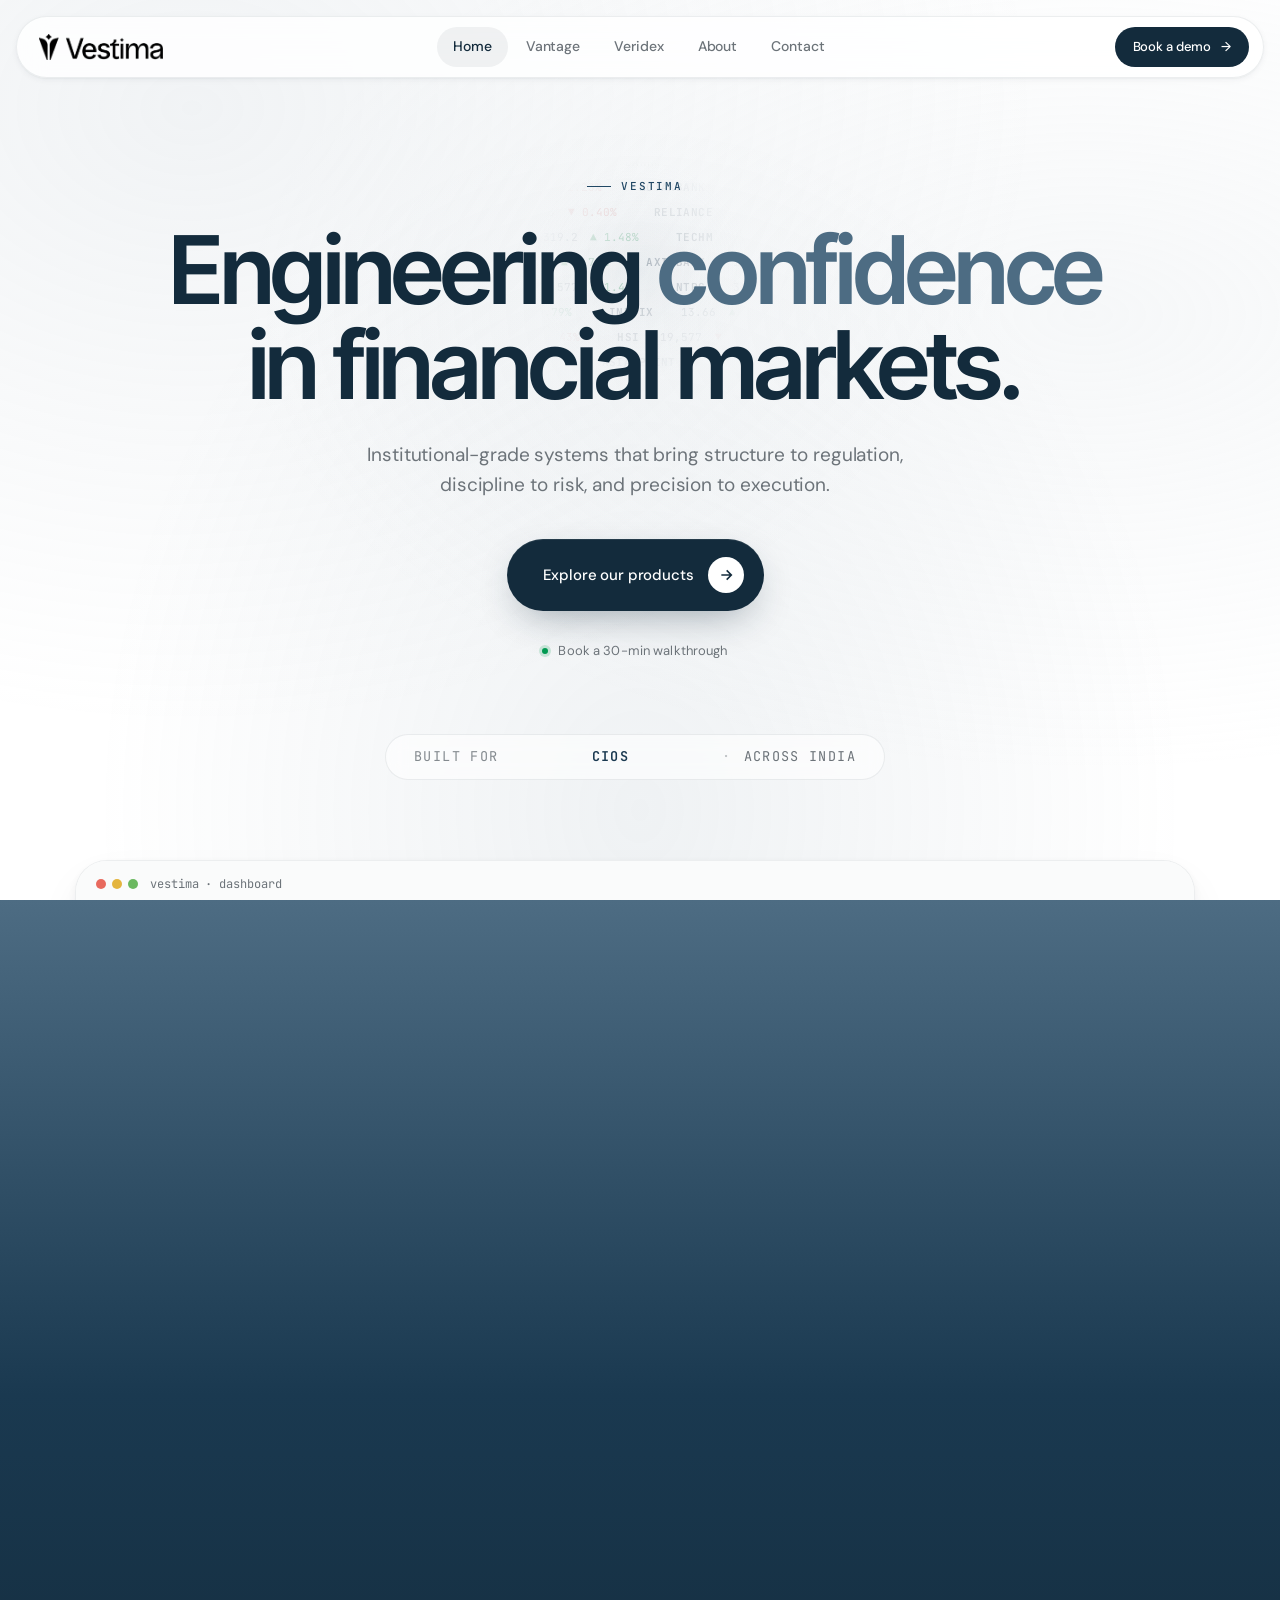
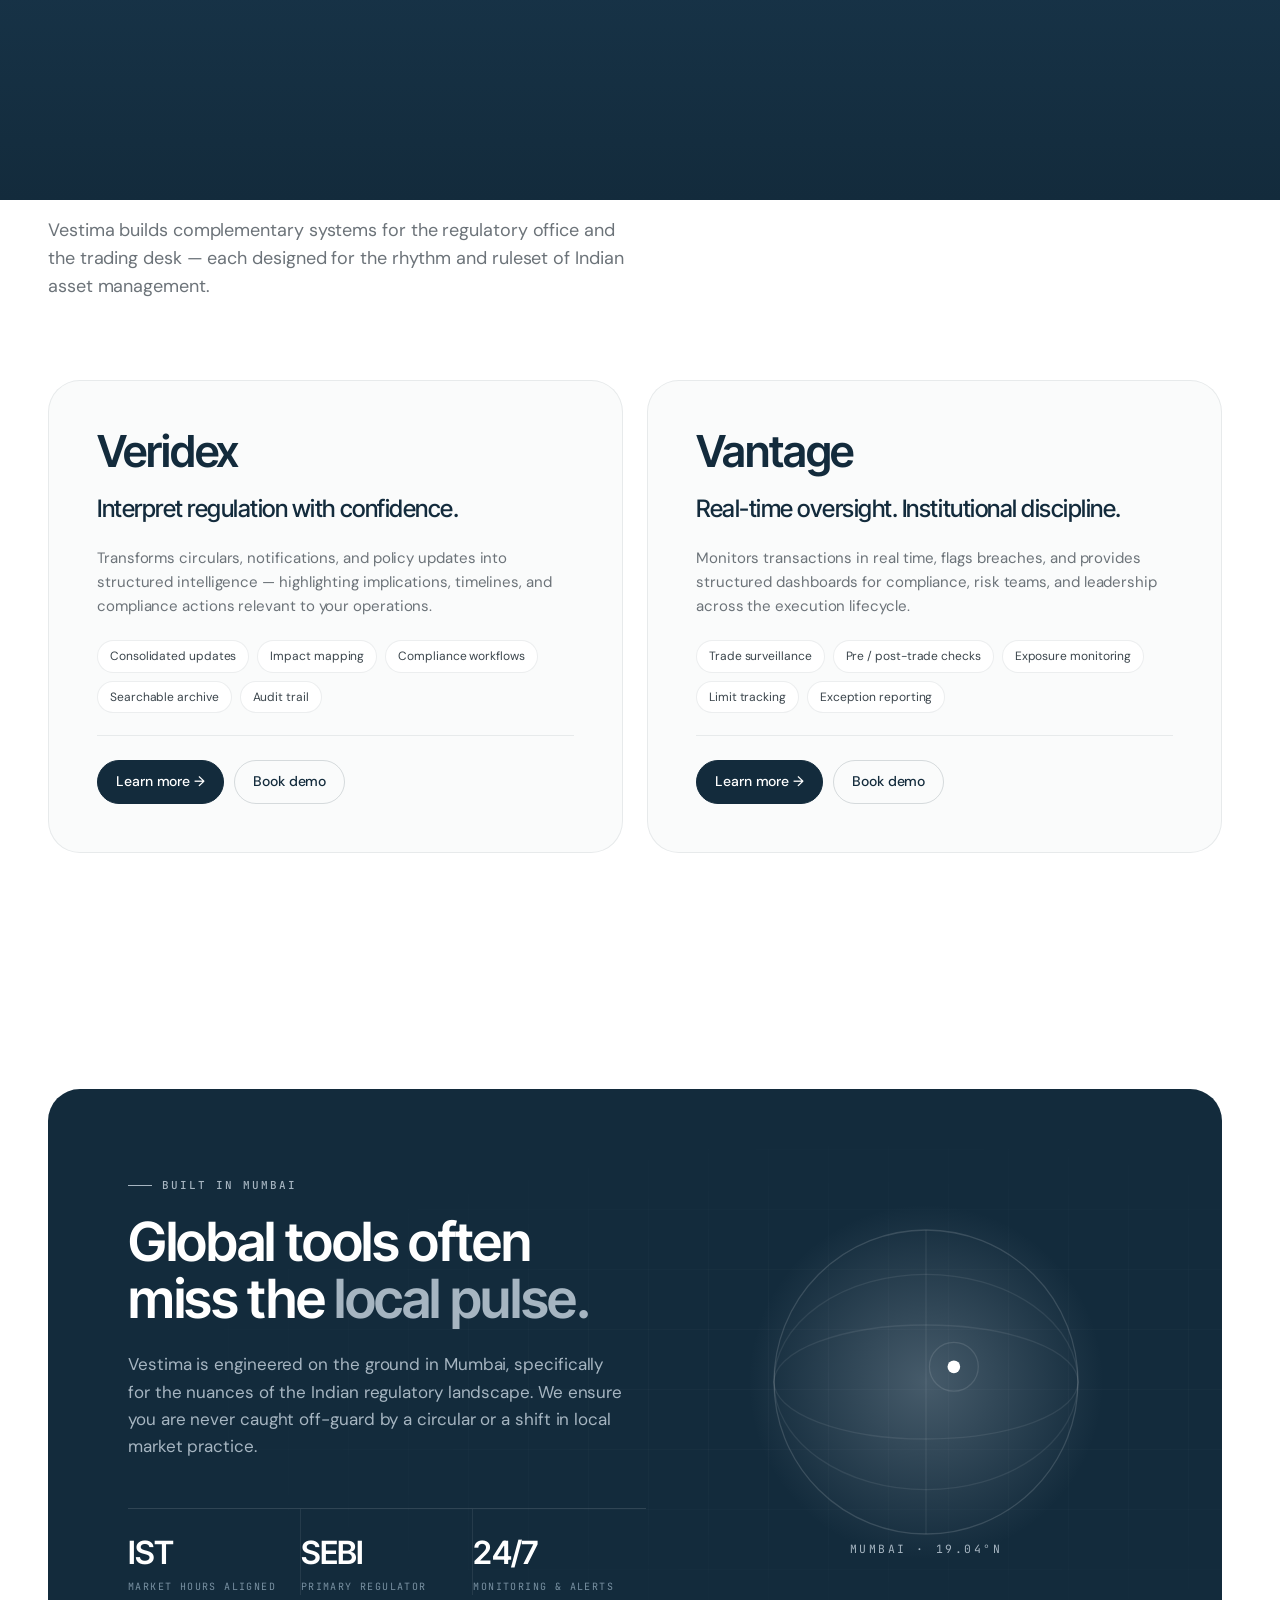
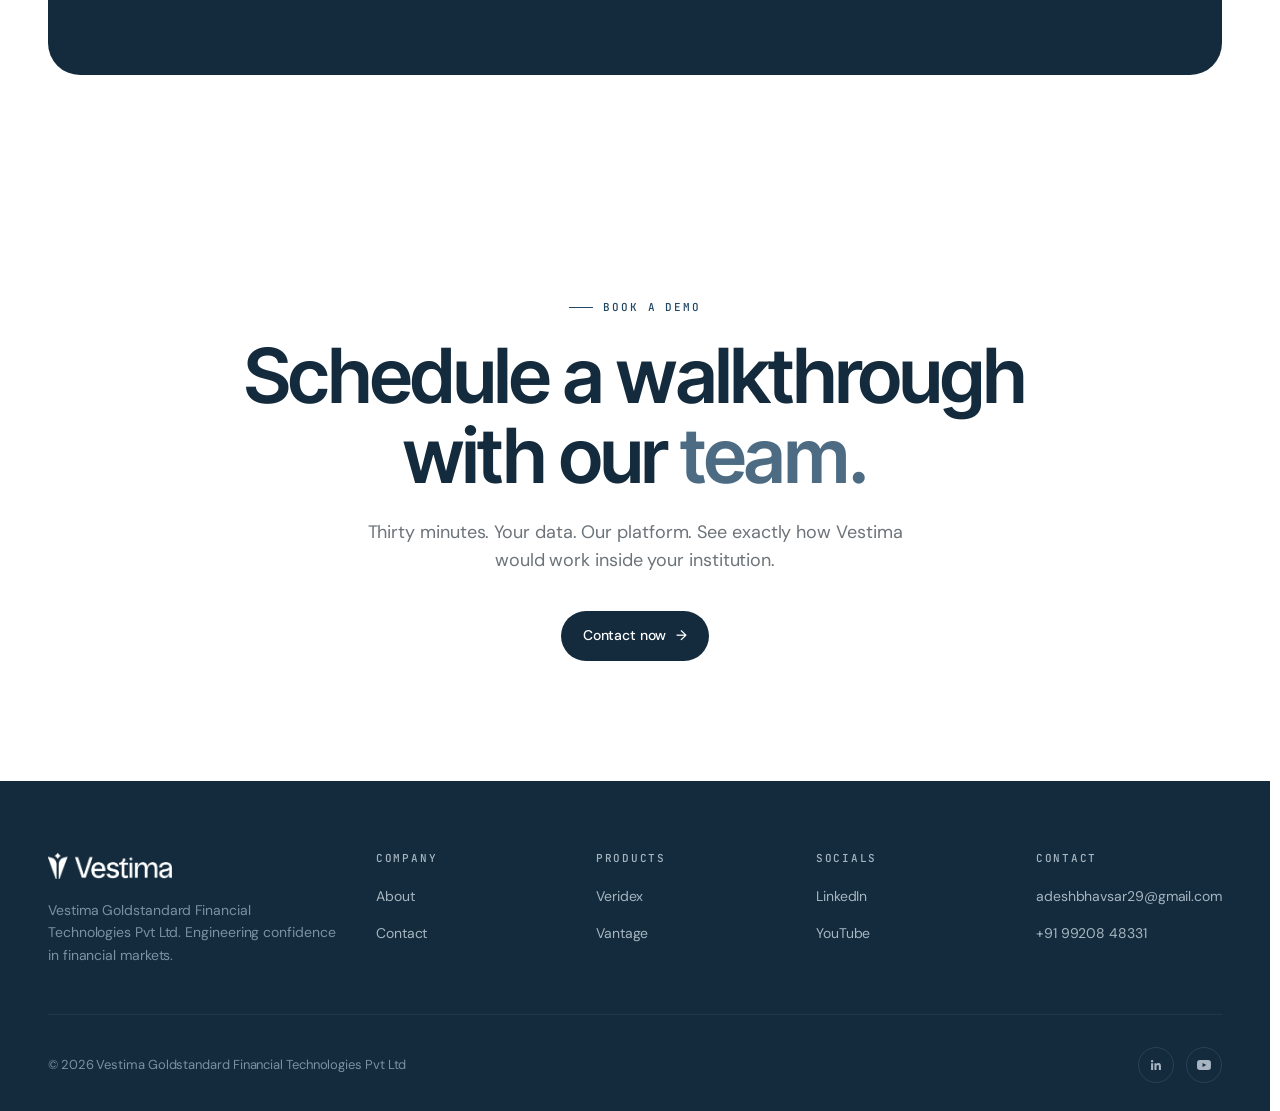
==== commit 7a6f26fe: "Restructure pages into folders for clean URLs" ====
--- a/index.html
+++ b/index.html
@@ -17,17 +17,17 @@
 <div id="page-ticker" aria-hidden="true"></div>
 
 <header class="site-header">
-  <a href="index.html" class="logo">
+  <a href="/" class="logo">
     <img src="assets/logo-full.png" alt="Vestima">
   </a>
   <nav class="nav-links">
-    <a href="index.html" class="active">Home</a>
-    <a href="vantage.html">Vantage</a>
-    <a href="veridex.html">Veridex</a>
-    <a href="about.html">About</a>
-    <a href="contact.html">Contact</a>
+    <a href="/" class="active">Home</a>
+    <a href="/vantage/">Vantage</a>
+    <a href="/veridex/">Veridex</a>
+    <a href="/about/">About</a>
+    <a href="/contact/">Contact</a>
   </nav>
-  <a href="contact.html" class="btn btn-primary header-cta">Book a demo <span class="arr">→</span></a>
+  <a href="/contact/" class="btn btn-primary header-cta">Book a demo <span class="arr">→</span></a>
 </header>
 
 <!-- HERO -->
@@ -50,7 +50,7 @@
           <span class="cta-text">Explore our products</span>
           <span class="cta-arrow"><svg width="16" height="16" viewBox="0 0 24 24" fill="none" stroke="currentColor" stroke-width="2.4"><path d="M5 12h14M13 5l7 7-7 7"/></svg></span>
         </a>
-        <a href="contact.html" class="cta-secondary">
+        <a href="/contact/" class="cta-secondary">
           <span class="cta-dot"></span>
           <span>Book a 30-min walkthrough</span>
         </a>
@@ -175,8 +175,8 @@
           <li>Audit trail</li>
         </ul>
         <div class="o-foot">
-          <a href="veridex.html" class="primary">Learn more →</a>
-          <a href="contact.html">Book demo</a>
+          <a href="/veridex/" class="primary">Learn more →</a>
+          <a href="/contact/">Book demo</a>
         </div>
       </article>
 
@@ -194,8 +194,8 @@
           <li>Exception reporting</li>
         </ul>
         <div class="o-foot">
-          <a href="vantage.html" class="primary">Learn more →</a>
-          <a href="contact.html">Book demo</a>
+          <a href="/vantage/" class="primary">Learn more →</a>
+          <a href="/contact/">Book demo</a>
         </div>
       </article>
     </div>
@@ -248,7 +248,7 @@
     <h2 data-reveal data-delay="1">Schedule a walkthrough<br>with our <em>team.</em></h2>
     <p data-reveal data-delay="2">Thirty minutes. Your data. Our platform. See exactly how Vestima would work inside your institution.</p>
     <div data-reveal data-delay="3">
-      <a href="contact.html" class="btn btn-primary">Contact now <span class="arr">→</span></a>
+      <a href="/contact/" class="btn btn-primary">Contact now <span class="arr">→</span></a>
     </div>
   </div>
 </section>
@@ -265,11 +265,11 @@
       </div>
       <div class="footer-col">
         <h6>Company</h6>
-        <ul><li><a href="about.html">About</a></li><li><a href="contact.html">Contact</a></li></ul>
+        <ul><li><a href="/about/">About</a></li><li><a href="/contact/">Contact</a></li></ul>
       </div>
       <div class="footer-col">
         <h6>Products</h6>
-        <ul><li><a href="veridex.html">Veridex</a></li><li><a href="vantage.html">Vantage</a></li></ul>
+        <ul><li><a href="/veridex/">Veridex</a></li><li><a href="/vantage/">Vantage</a></li></ul>
       </div>
       <div class="footer-col">
         <h6>Socials</h6>
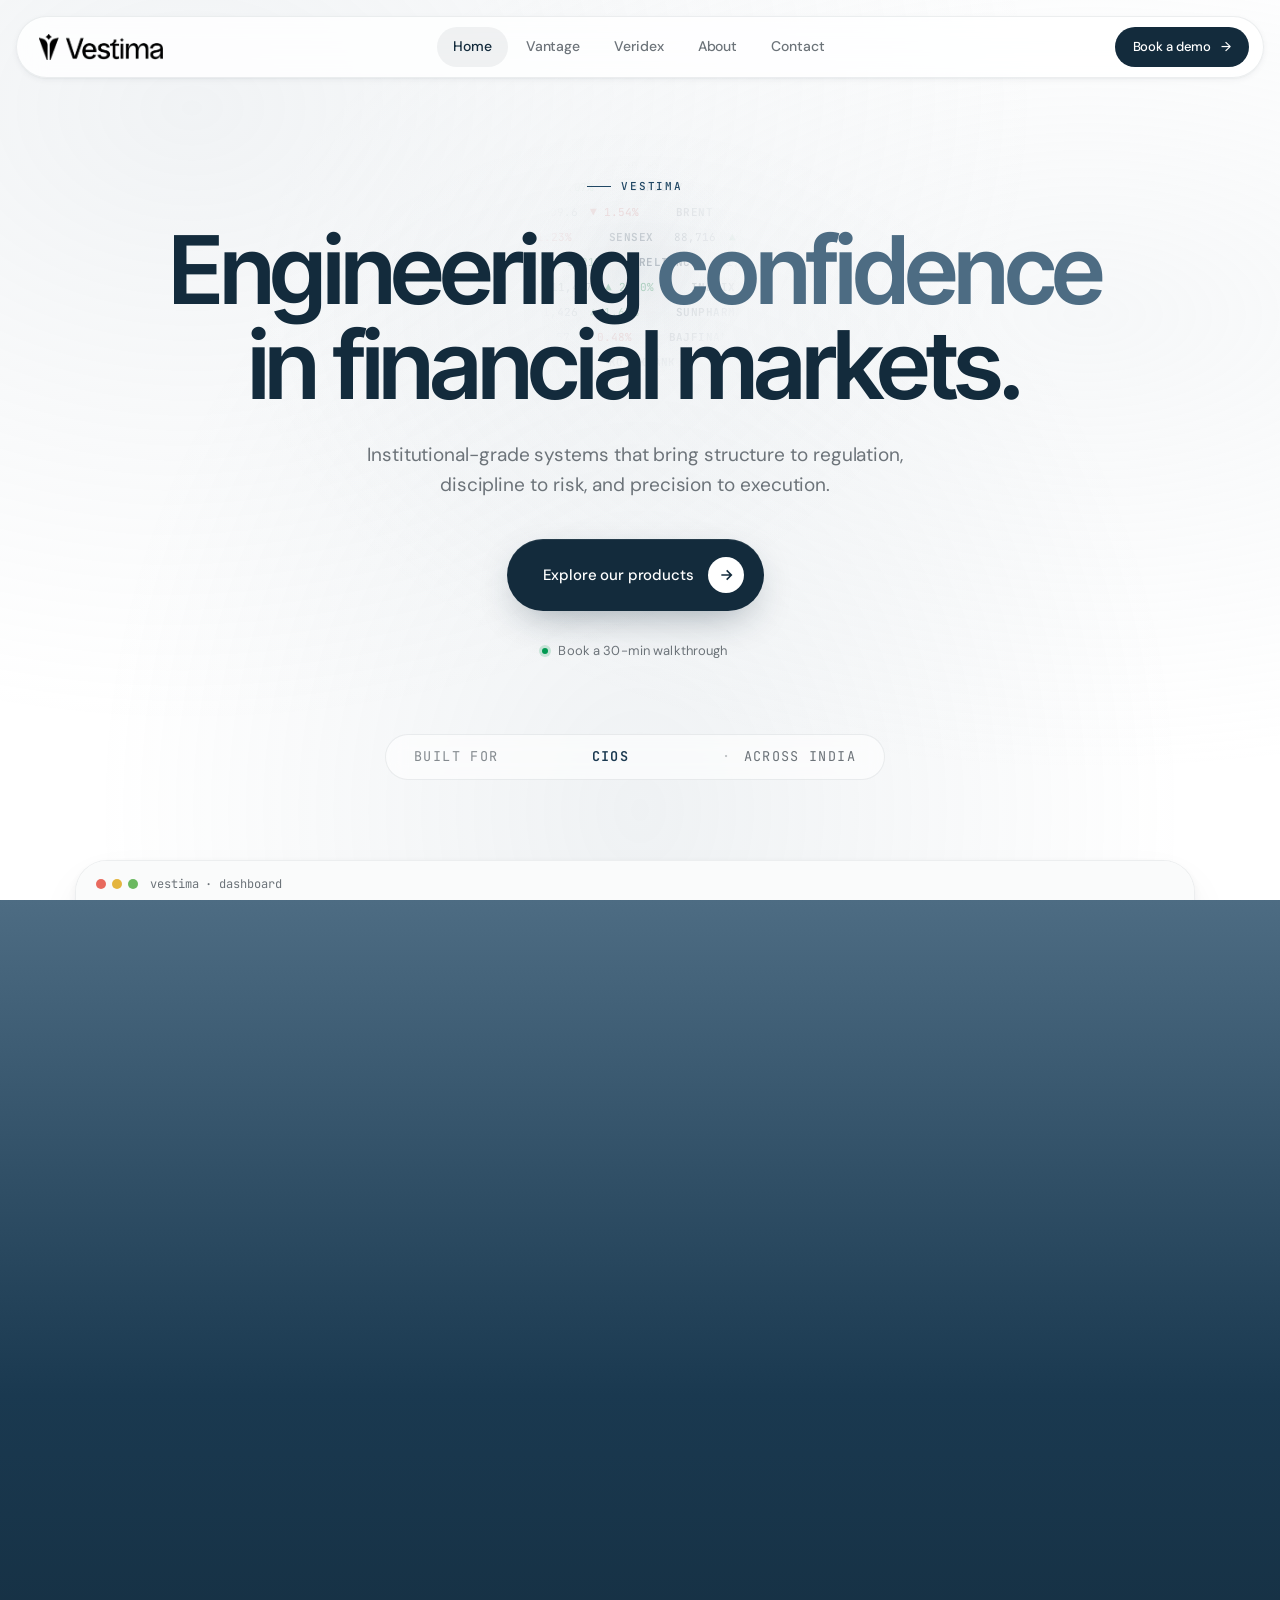
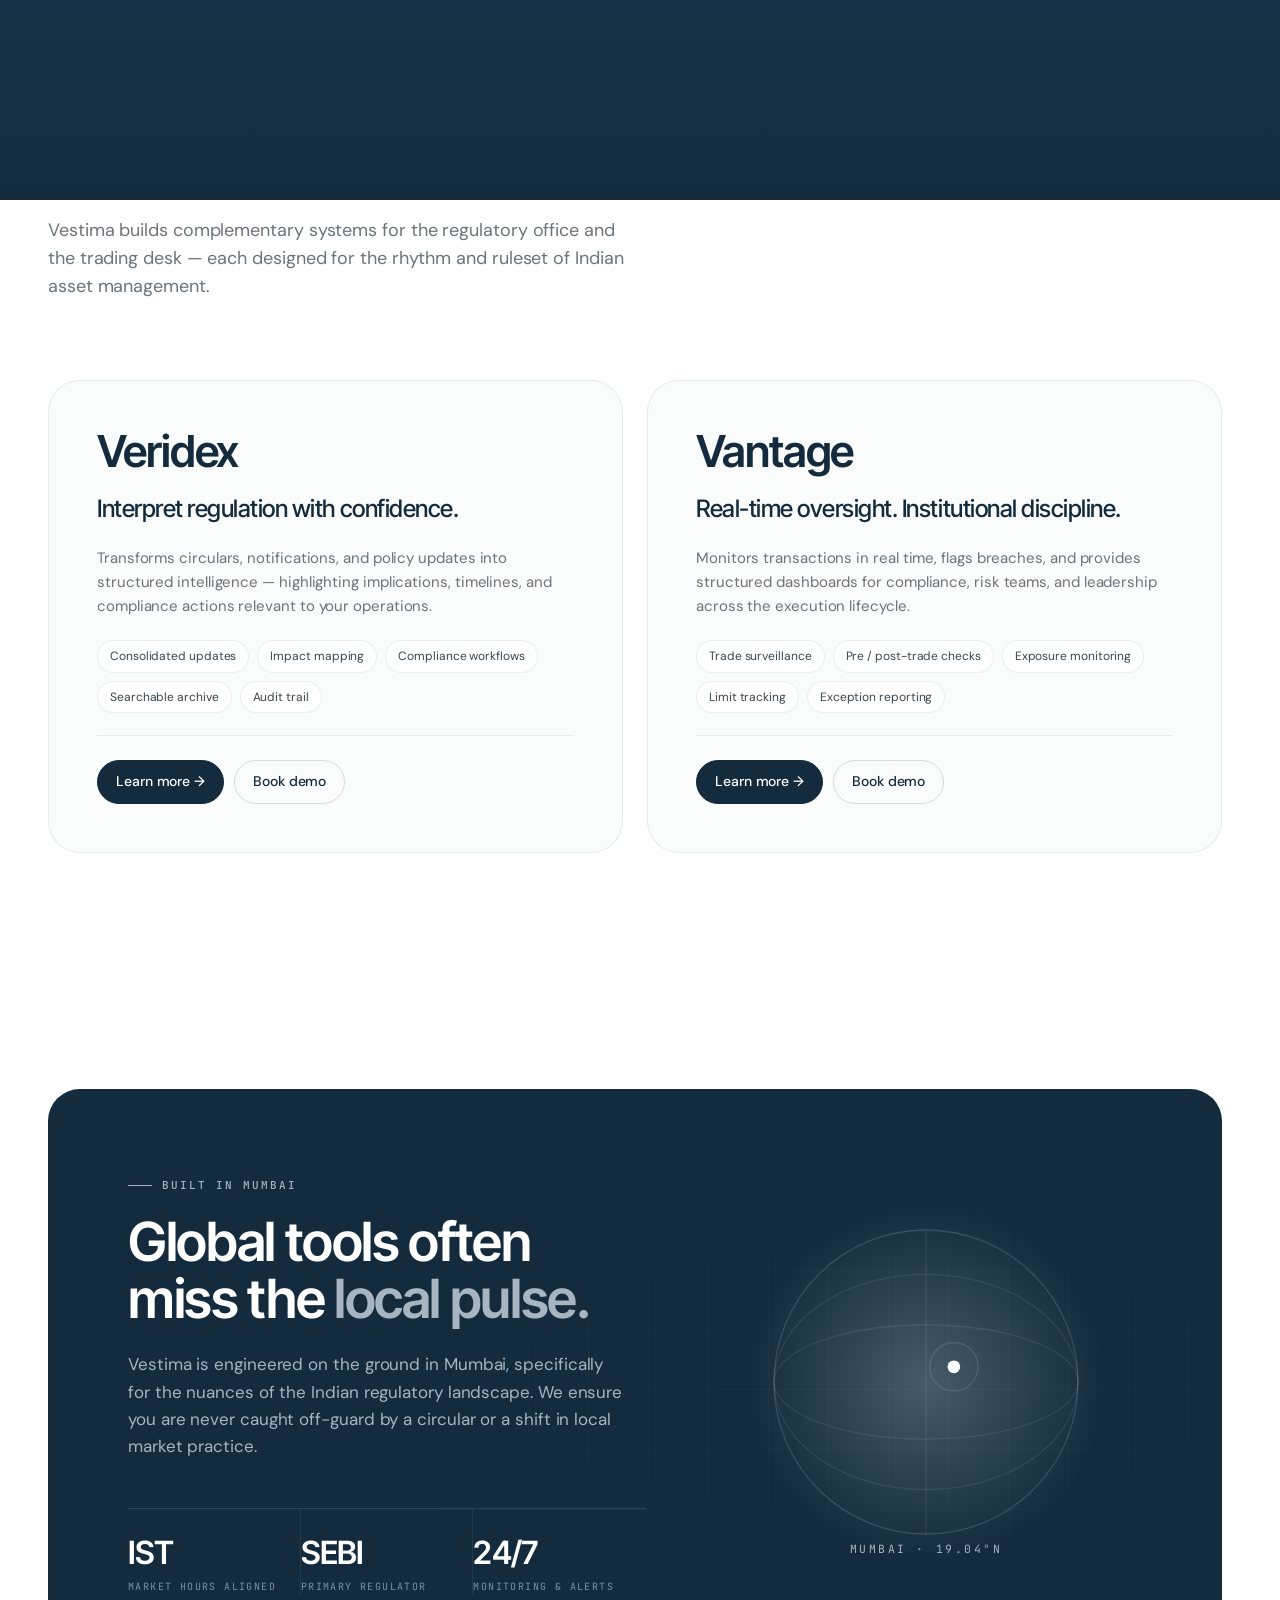
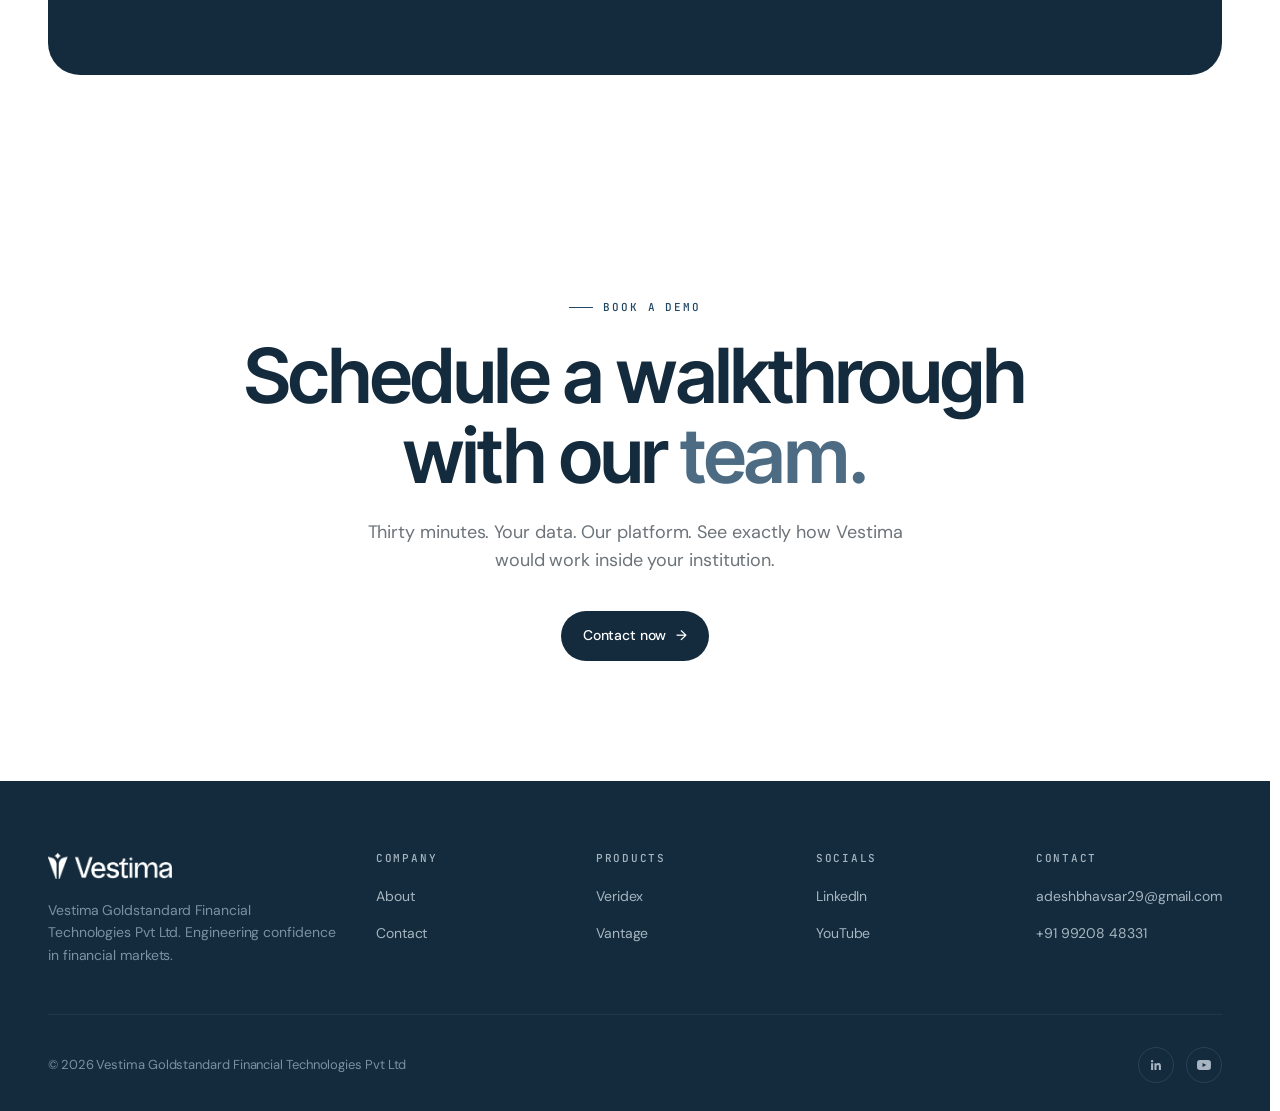
==== commit 4a183c92: "Add mobile responsive layout and hamburger menu" ====
--- a/index.html
+++ b/index.html
@@ -27,6 +27,7 @@
     <a href="/about/">About</a>
     <a href="/contact/">Contact</a>
   </nav>
+  <button class="nav-toggle" id="navToggle" aria-label="Menu"><span></span><span></span><span></span></button>
   <a href="/contact/" class="btn btn-primary header-cta">Book a demo <span class="arr">→</span></a>
 </header>
 
--- a/assets/tokens.css
+++ b/assets/tokens.css
@@ -192,6 +192,10 @@
 
 /* Reserve scrollbar space so content doesn't shift right when overlay covers */
 html { scrollbar-gutter: stable; scrollbar-color: var(--tertiary-300) transparent; scrollbar-width: thin; }
+
+@media (max-width: 640px) {
+  :root { --gutter: 20px; }
+}
 ::-webkit-scrollbar { width: 10px; height: 10px; }
 ::-webkit-scrollbar-thumb { background: var(--tertiary-300); border-radius: 10px; }
 ::-webkit-scrollbar-track { background: transparent; }
--- a/assets/layout.css
+++ b/assets/layout.css
@@ -181,8 +181,48 @@
   font-size: 13px !important;
 }
 
+/* Hamburger button */
+.nav-toggle {
+  display: none;
+  flex-direction: column;
+  gap: 5px;
+  cursor: pointer;
+  padding: 6px;
+  background: none;
+  border: none;
+}
+.nav-toggle span {
+  display: block;
+  width: 22px;
+  height: 2px;
+  background: var(--primary-800);
+  border-radius: 2px;
+  transition: all 0.3s var(--e-out);
+}
+.nav-toggle.open span:nth-child(1) { transform: translateY(7px) rotate(45deg); }
+.nav-toggle.open span:nth-child(2) { opacity: 0; }
+.nav-toggle.open span:nth-child(3) { transform: translateY(-7px) rotate(-45deg); }
+
 @media (max-width: 860px) {
-  .nav-links { display: none; }
+  .nav-toggle { display: flex; }
+  .nav-links {
+    display: none;
+    position: fixed;
+    top: 0; left: 0; right: 0; bottom: 0;
+    background: rgba(255,255,255,0.97);
+    backdrop-filter: blur(20px);
+    flex-direction: column;
+    align-items: center;
+    justify-content: center;
+    gap: 8px;
+    z-index: 99;
+  }
+  .nav-links.open { display: flex; }
+  .nav-links a {
+    font-size: 24px;
+    padding: 14px 32px;
+  }
+  .header-cta { display: none; }
 }
 
 /* FOOTER — deep navy with subtle blue waves */
--- a/assets/home.css
+++ b/assets/home.css
@@ -604,7 +604,7 @@
   overflow: hidden;
 }
 .product-hero h1 {
-  font-size: clamp(80px, 13vw, 180px);
+  font-size: clamp(52px, 10vw, 180px);
   line-height: 0.9;
   letter-spacing: -0.045em;
   margin: 28px 0 32px;
@@ -1078,3 +1078,34 @@
   .contact-layout { grid-template-columns: 1fr; gap: 48px; }
   .contact-blocks { grid-template-columns: 1fr; }
 }
+
+/* ===== Mobile (≤ 640px) ===== */
+@media (max-width: 640px) {
+  .section { padding: 72px 0; }
+  .section-sm { padding: 48px 0; }
+  .section-lg { padding: 96px 0; }
+  .section-head { margin-bottom: 48px; }
+  .section-head h2 { font-size: clamp(28px, 7vw, 40px); }
+
+  .hero { padding-top: 120px; }
+  .product-hero { padding: 120px 0 64px; }
+  .hero-visual { display: none; }
+
+  .stat-pair { grid-template-columns: 1fr; gap: 0; }
+  .stat-pair .stat { border-bottom: 1px solid var(--line); padding: 32px 0; }
+  .stat-pair .stat:last-child { border-bottom: none; }
+
+  .split { grid-template-columns: 1fr !important; }
+  .split-visual { display: none; }
+
+  .local-pulse { padding: 40px 24px; }
+  .pulse-stats { flex-direction: column; gap: 24px; }
+  .pulse-stats > div { border-right: none; border-bottom: 1px solid rgba(255,255,255,0.08); padding: 0 0 24px; }
+  .pulse-stats > div:last-child { border-bottom: none; padding-bottom: 0; }
+
+  .cta { padding: 72px 0; }
+  .cta h2 { font-size: clamp(32px, 8vw, 52px); }
+
+  .footer-top { grid-template-columns: 1fr 1fr; gap: 32px; }
+  .footer-brand { grid-column: 1 / -1; }
+}
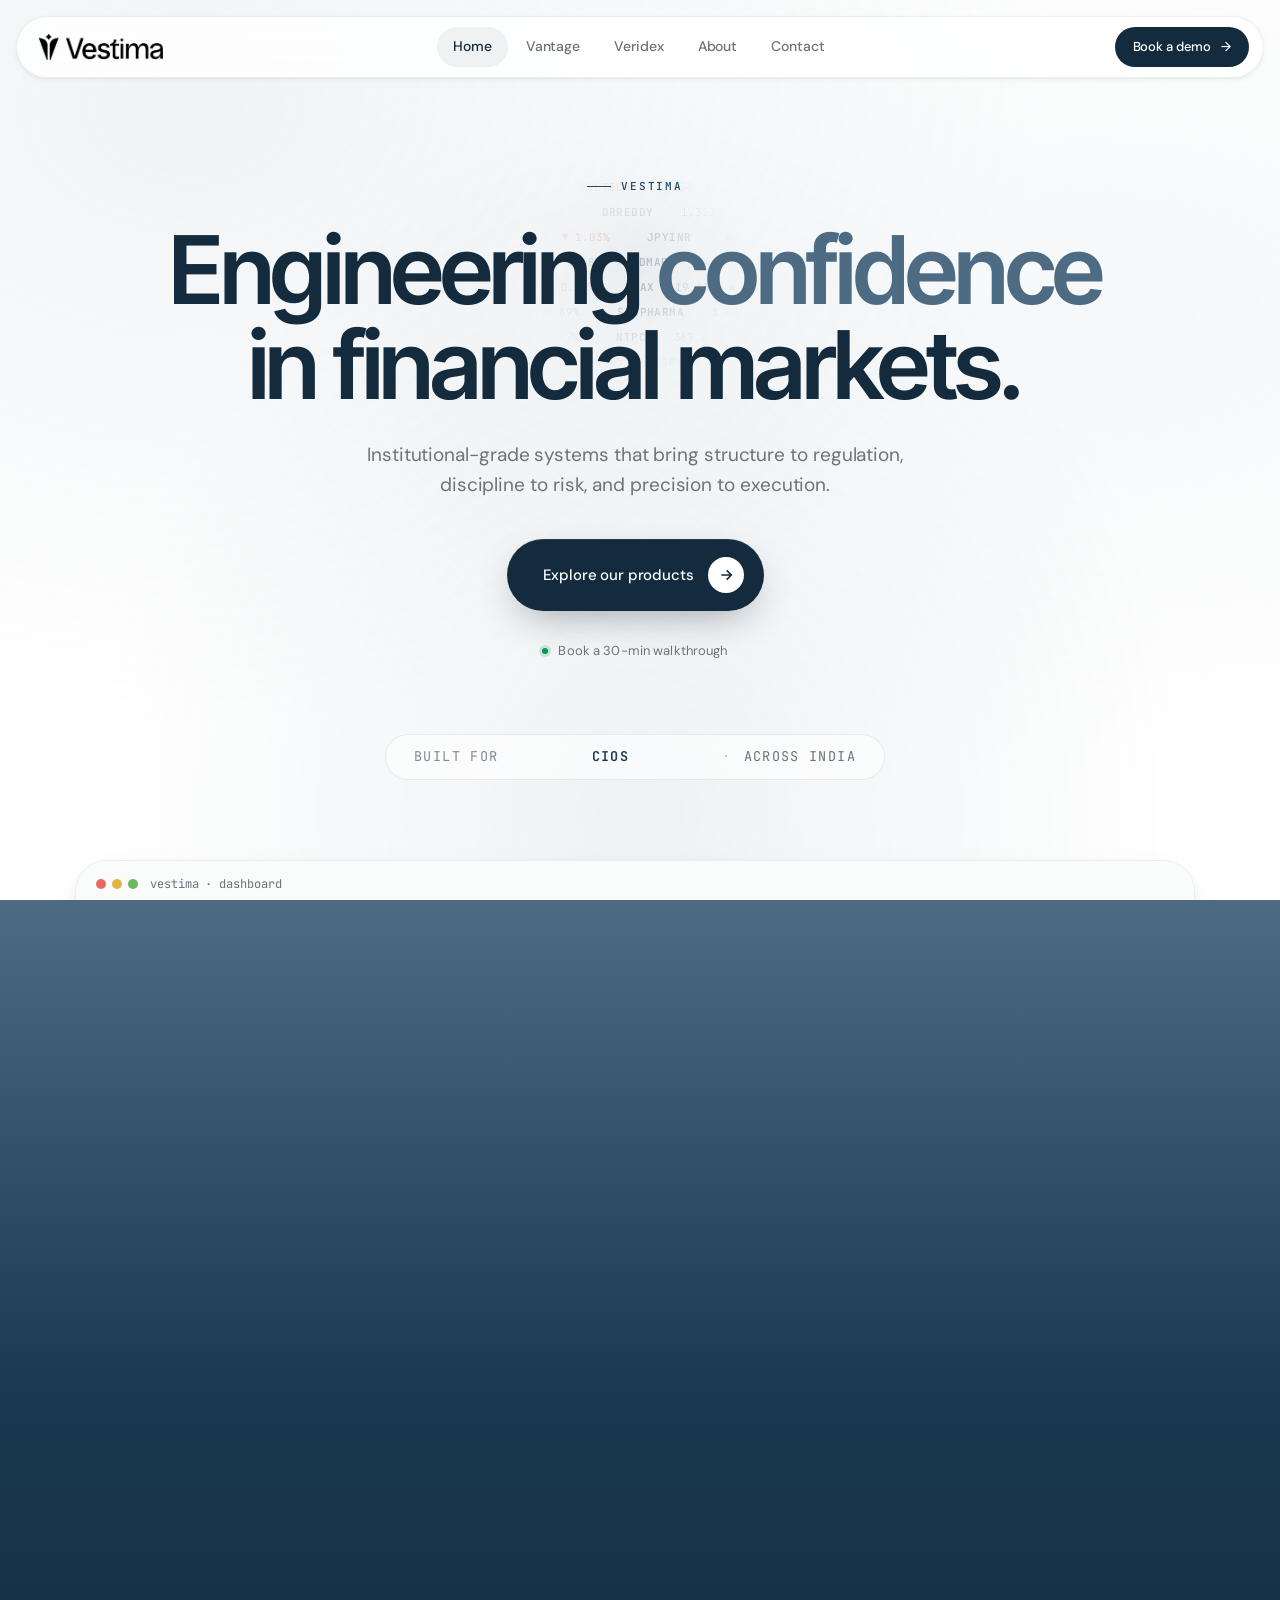
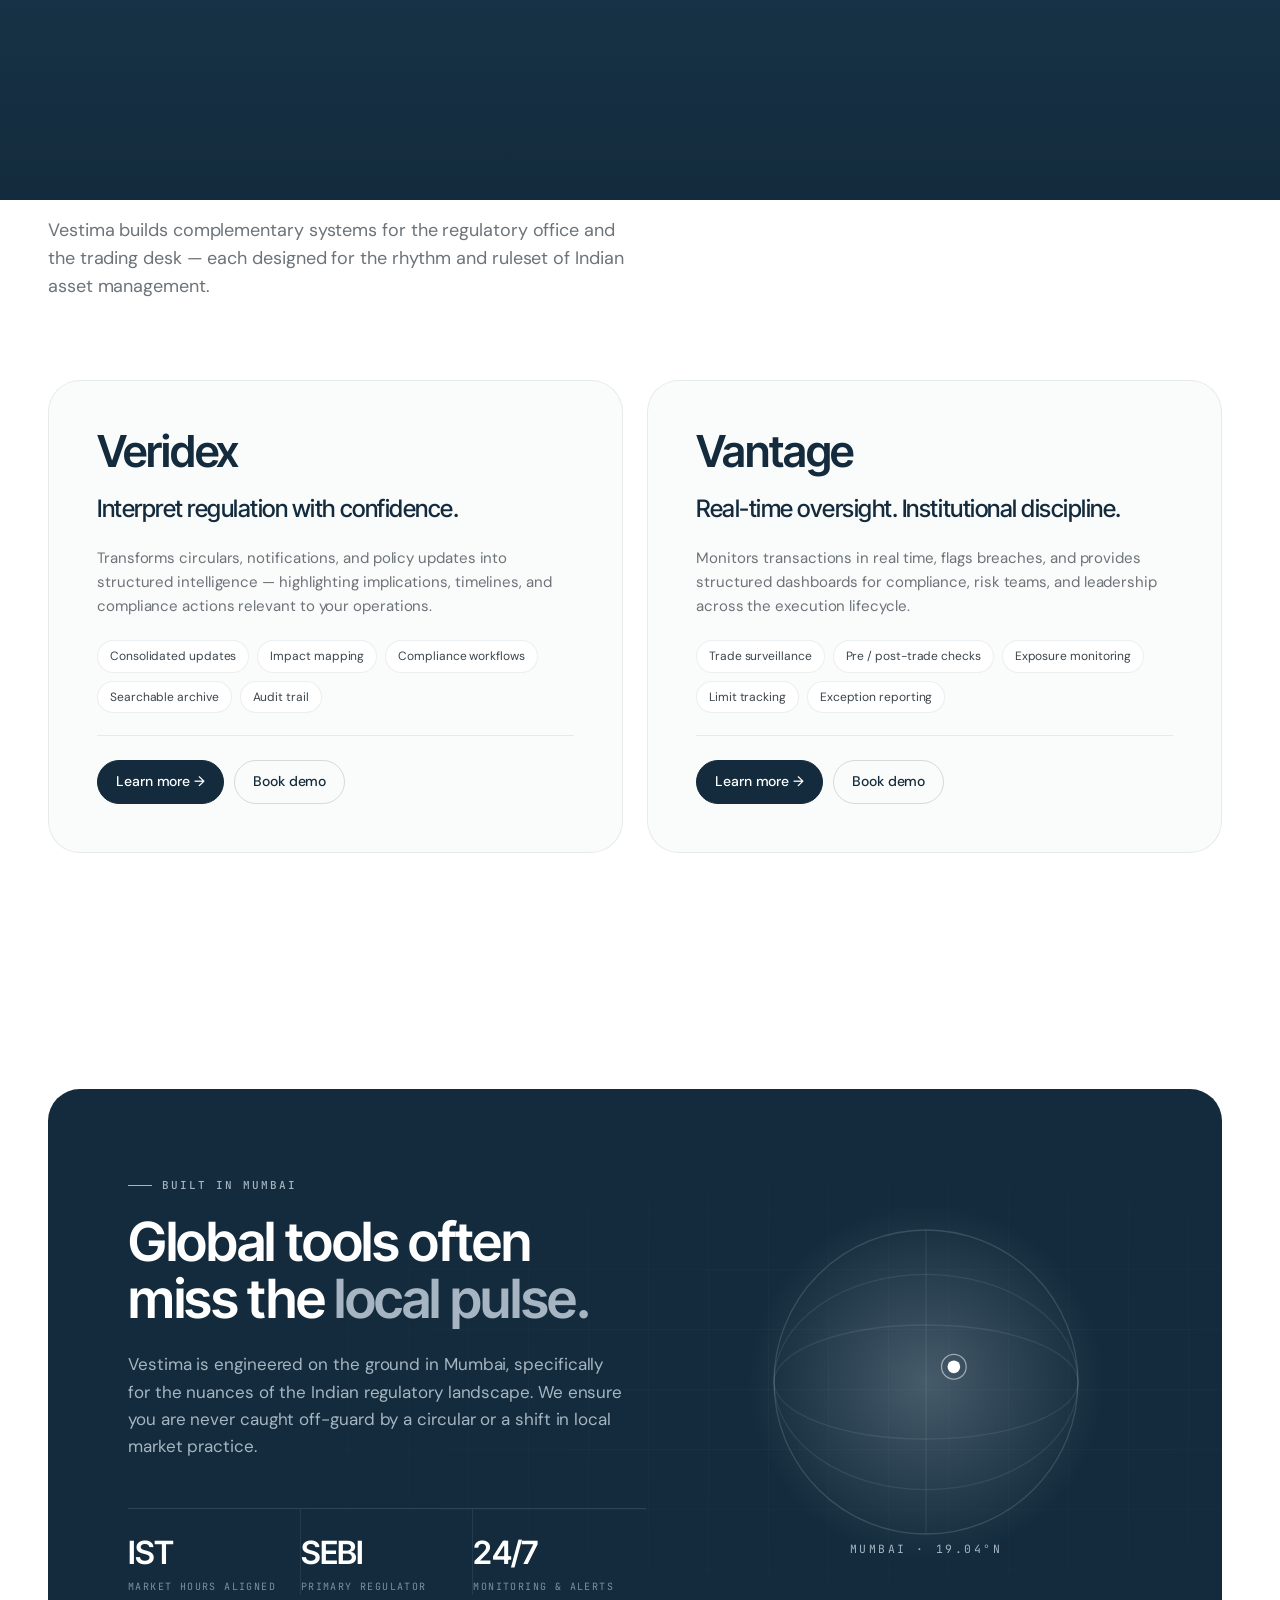
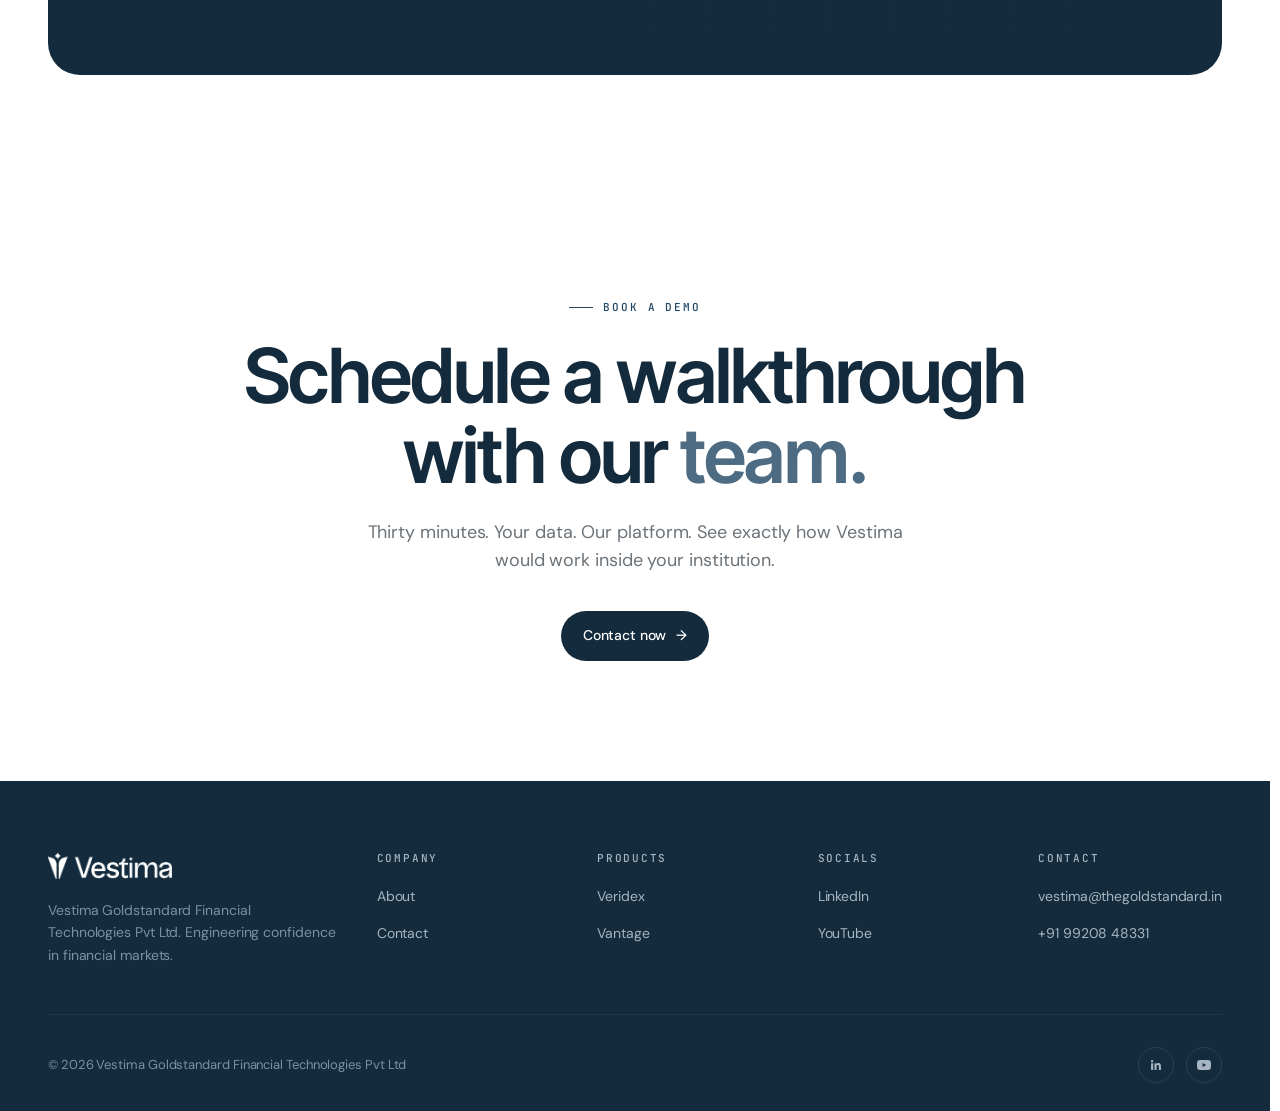
==== commit 91048ef9: "Update email to vestima@thegoldstandard.in across all pages" ====
--- a/index.html
+++ b/index.html
@@ -279,7 +279,7 @@
       <div class="footer-col">
         <h6>Contact</h6>
         <ul>
-          <li><a href="mailto:adeshbhavsar29@gmail.com">adeshbhavsar29@gmail.com</a></li>
+          <li><a href="mailto:vestima@thegoldstandard.in">vestima@thegoldstandard.in</a></li>
           <li><a href="tel:+919920848331">+91 99208 48331</a></li>
         </ul>
       </div>
--- a/assets/layout.css
+++ b/assets/layout.css
@@ -209,20 +209,23 @@
     display: none;
     position: fixed;
     top: 0; left: 0; right: 0; bottom: 0;
-    background: rgba(255,255,255,0.97);
-    backdrop-filter: blur(20px);
+    background: #ffffff;
     flex-direction: column;
     align-items: center;
     justify-content: center;
     gap: 8px;
-    z-index: 99;
+    z-index: 9999;
   }
   .nav-links.open { display: flex; }
   .nav-links a {
-    font-size: 24px;
+    font-size: 22px;
     padding: 14px 32px;
+    color: var(--primary-800) !important;
+    background: none !important;
   }
+  .nav-links a::before { display: none; }
   .header-cta { display: none; }
+  .nav-toggle { z-index: 10000; position: relative; }
 }
 
 /* FOOTER — deep navy with subtle blue waves */
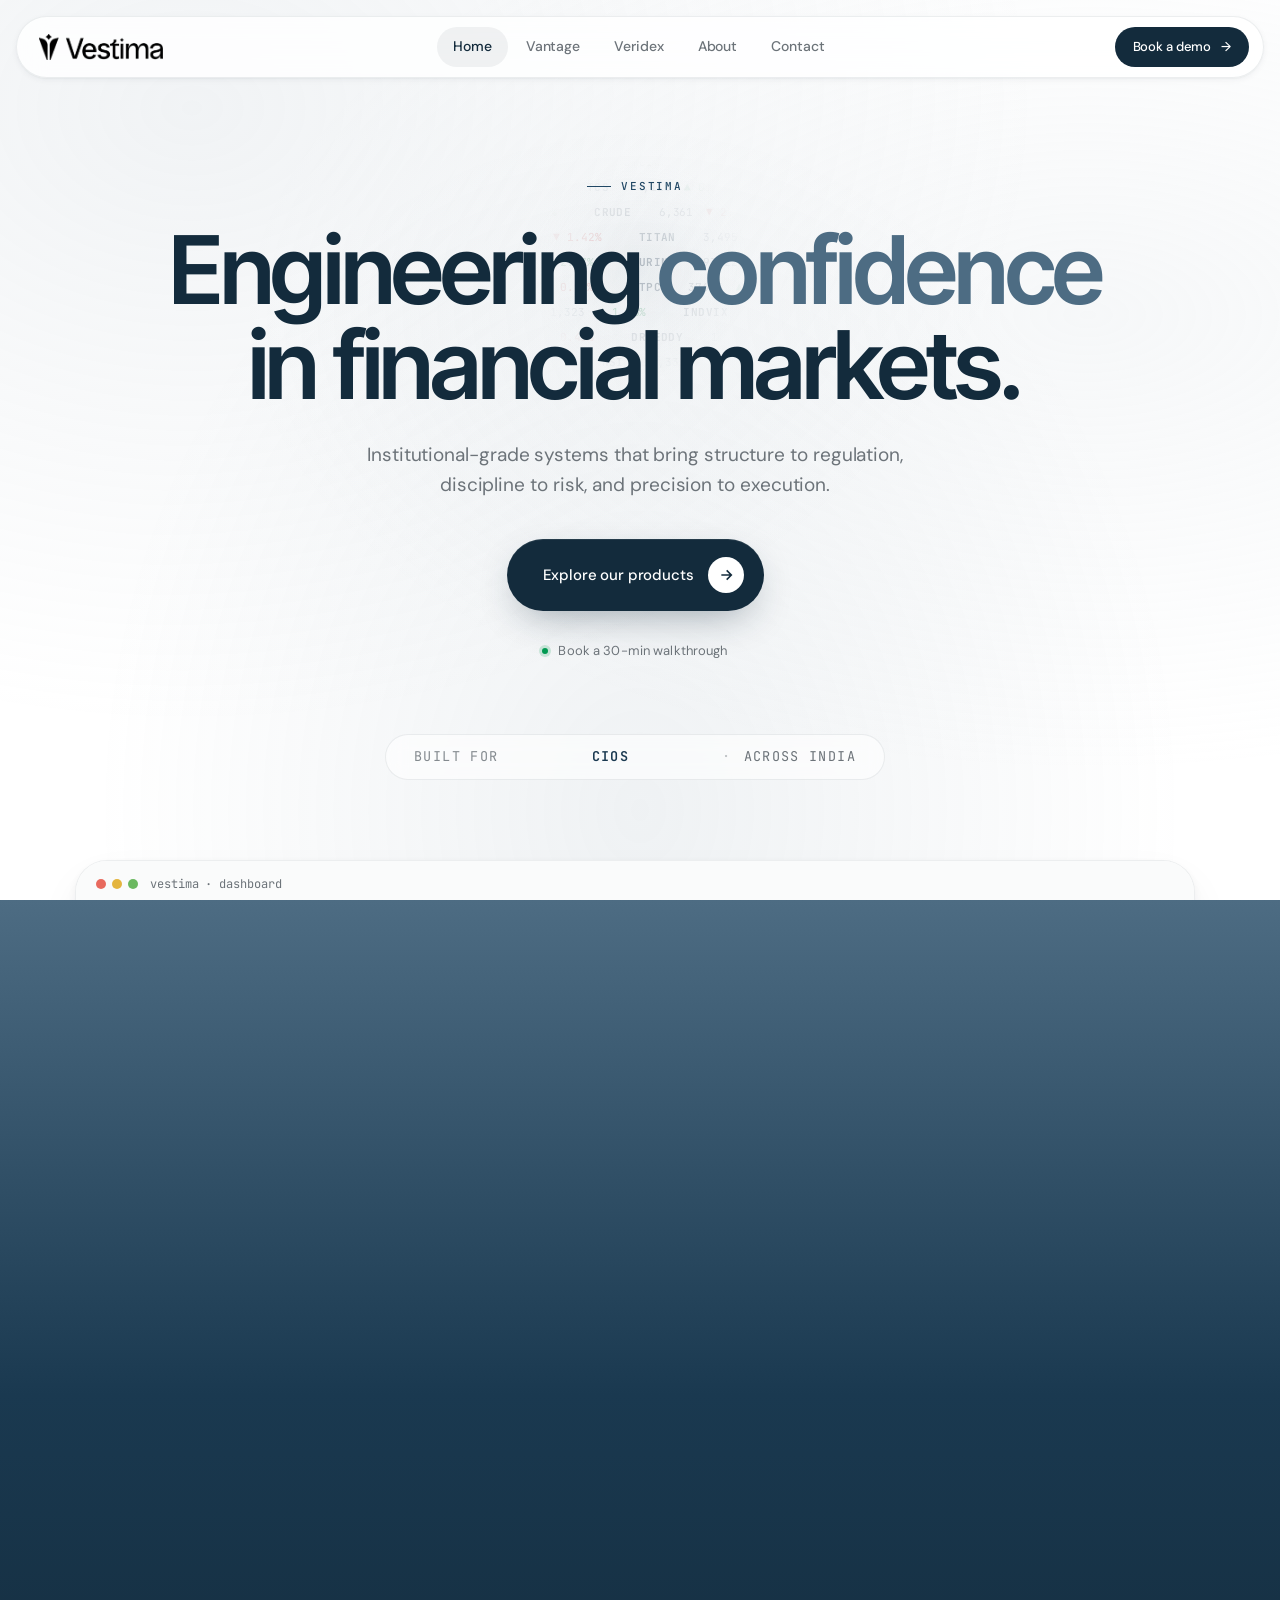
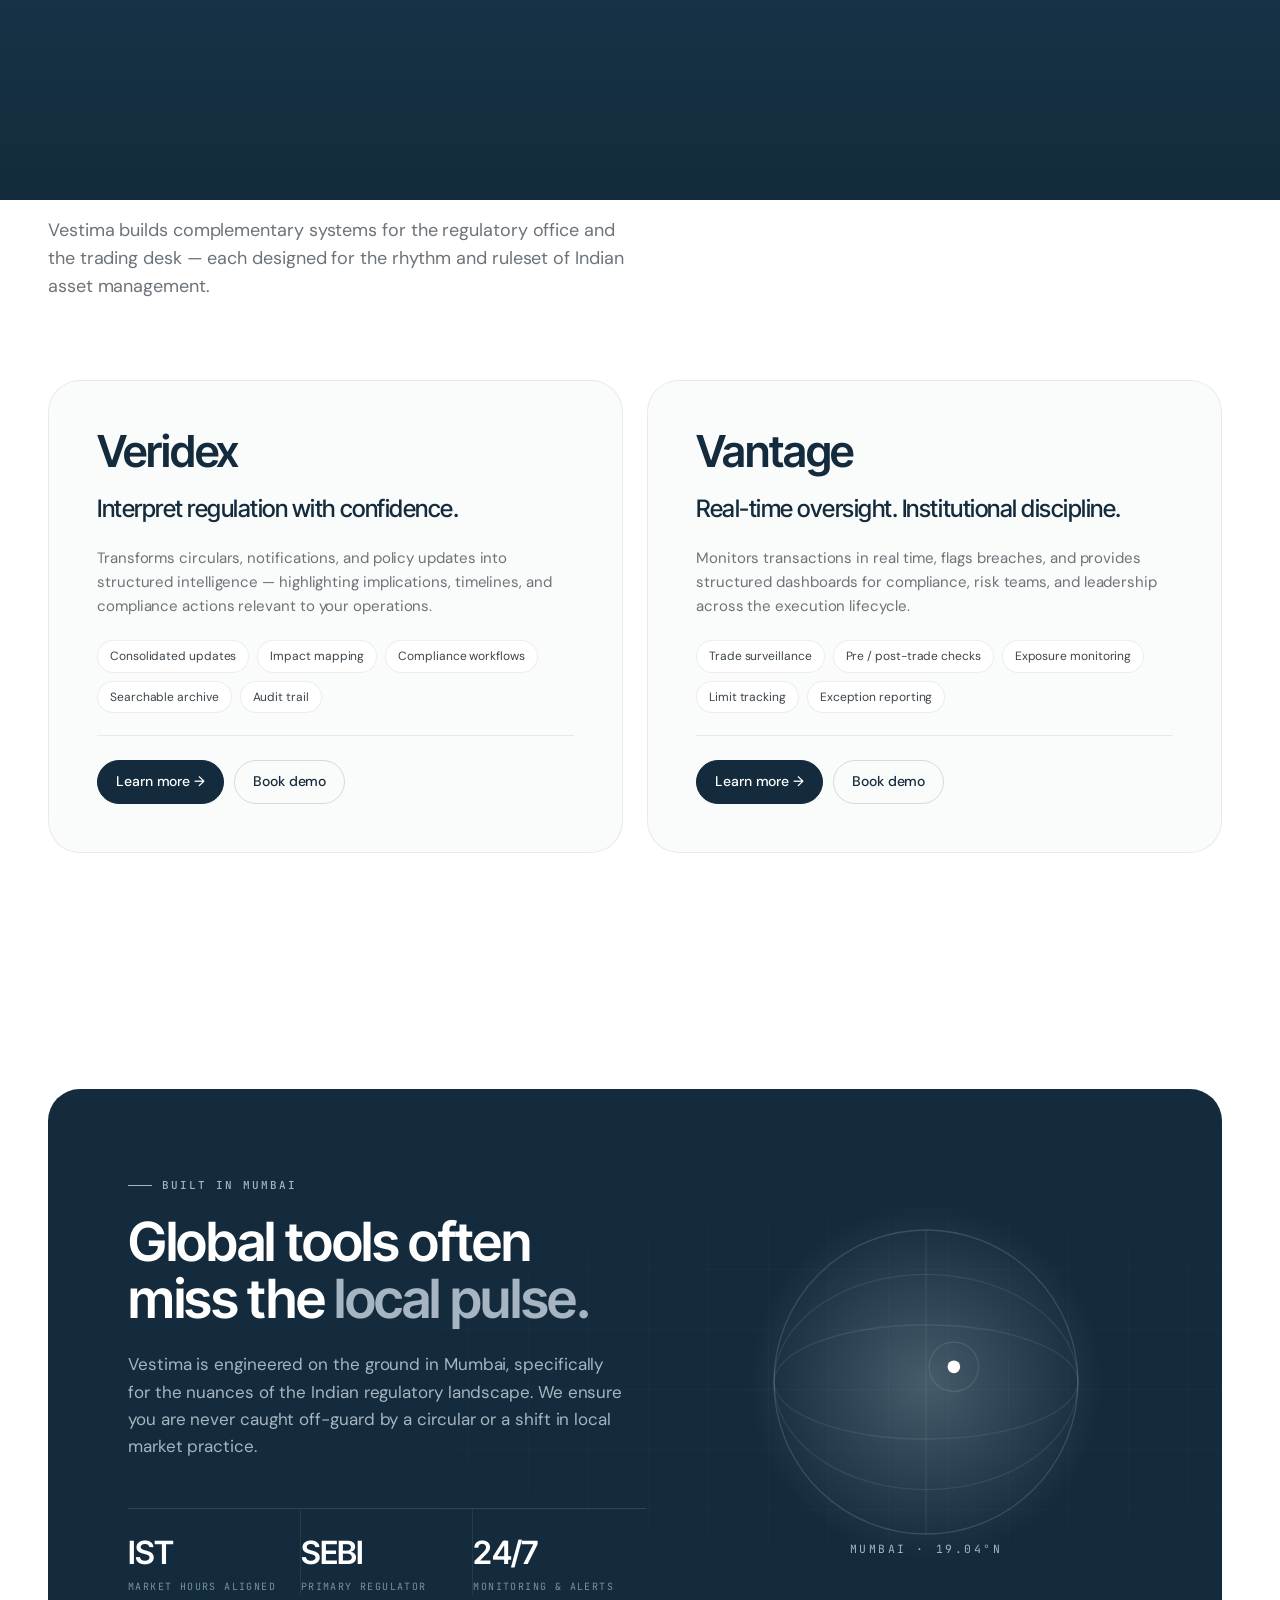
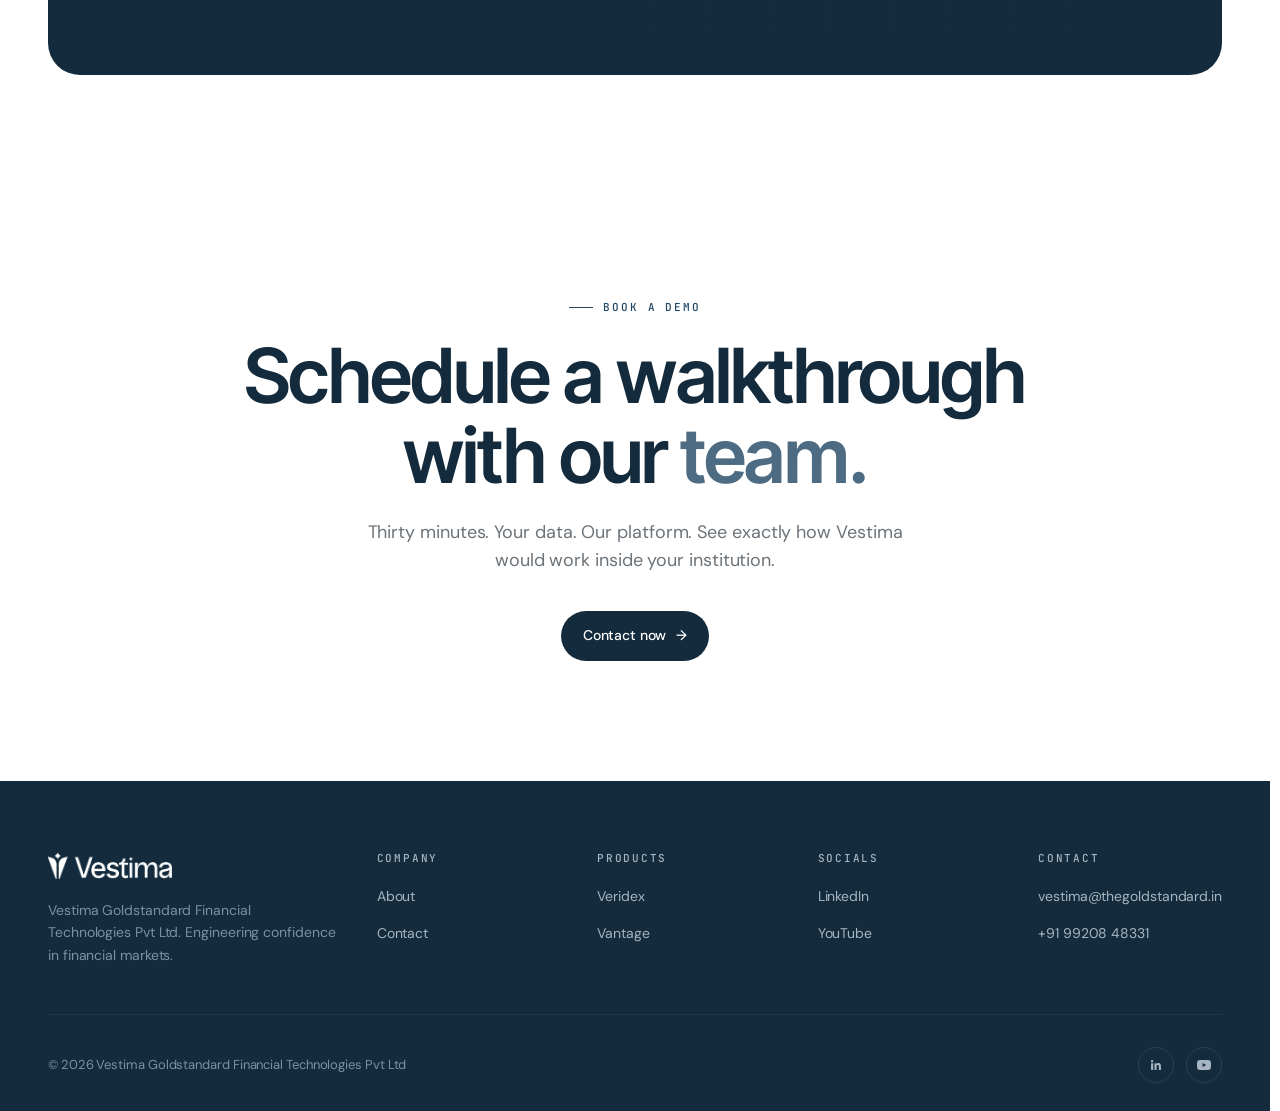
==== commit bb55ca42: "Keep "Technologies Pvt Ltd" together in footer with non-breaking spaces Co-Authored-By: Claude Opus " ====
--- a/index.html
+++ b/index.html
@@ -262,7 +262,7 @@
         <div class="logo">
           <img src="assets/logo-full.png" alt="Vestima">
         </div>
-        <p>Vestima Goldstandard Financial Technologies Pvt Ltd. Engineering confidence in financial markets.</p>
+        <p>Vestima Goldstandard Financial Technologies&nbsp;Pvt&nbsp;Ltd. Engineering confidence in financial markets.</p>
       </div>
       <div class="footer-col">
         <h6>Company</h6>
@@ -286,7 +286,7 @@
     </div>
 
     <div class="footer-bottom">
-      <div>© 2026 Vestima Goldstandard Financial Technologies Pvt Ltd</div>
+      <div>© 2026 Vestima Goldstandard Financial Technologies&nbsp;Pvt&nbsp;Ltd</div>
       <div class="footer-socials">
         <a href="https://www.linkedin.com/company/Vestima" target="_blank" title="LinkedIn"><svg width="14" height="14" viewBox="0 0 24 24" fill="currentColor"><path d="M20.447 20.452h-3.554v-5.569c0-1.328-.027-3.037-1.852-3.037-1.853 0-2.136 1.445-2.136 2.939v5.667H9.351V9h3.414v1.561h.046c.477-.9 1.637-1.85 3.37-1.85 3.601 0 4.267 2.37 4.267 5.455v6.286zM5.337 7.433a2.062 2.062 0 01-2.063-2.065 2.063 2.063 0 112.063 2.065zm1.782 13.019H3.555V9h3.564v11.452z"/></svg></a>
         <a href="https://www.youtube.com/@VestimaGoldStandard" target="_blank" title="YouTube"><svg width="14" height="14" viewBox="0 0 24 24" fill="currentColor"><path d="M23.498 6.186a3.016 3.016 0 00-2.122-2.136C19.505 3.545 12 3.545 12 3.545s-7.505 0-9.377.505A3.017 3.017 0 00.502 6.186C0 8.07 0 12 0 12s0 3.93.502 5.814a3.016 3.016 0 002.122 2.136c1.871.505 9.376.505 9.376.505s7.505 0 9.377-.505a3.015 3.015 0 002.122-2.136C24 15.93 24 12 24 12s0-3.93-.502-5.814zM9.545 15.568V8.432L15.818 12l-6.273 3.568z"/></svg></a>
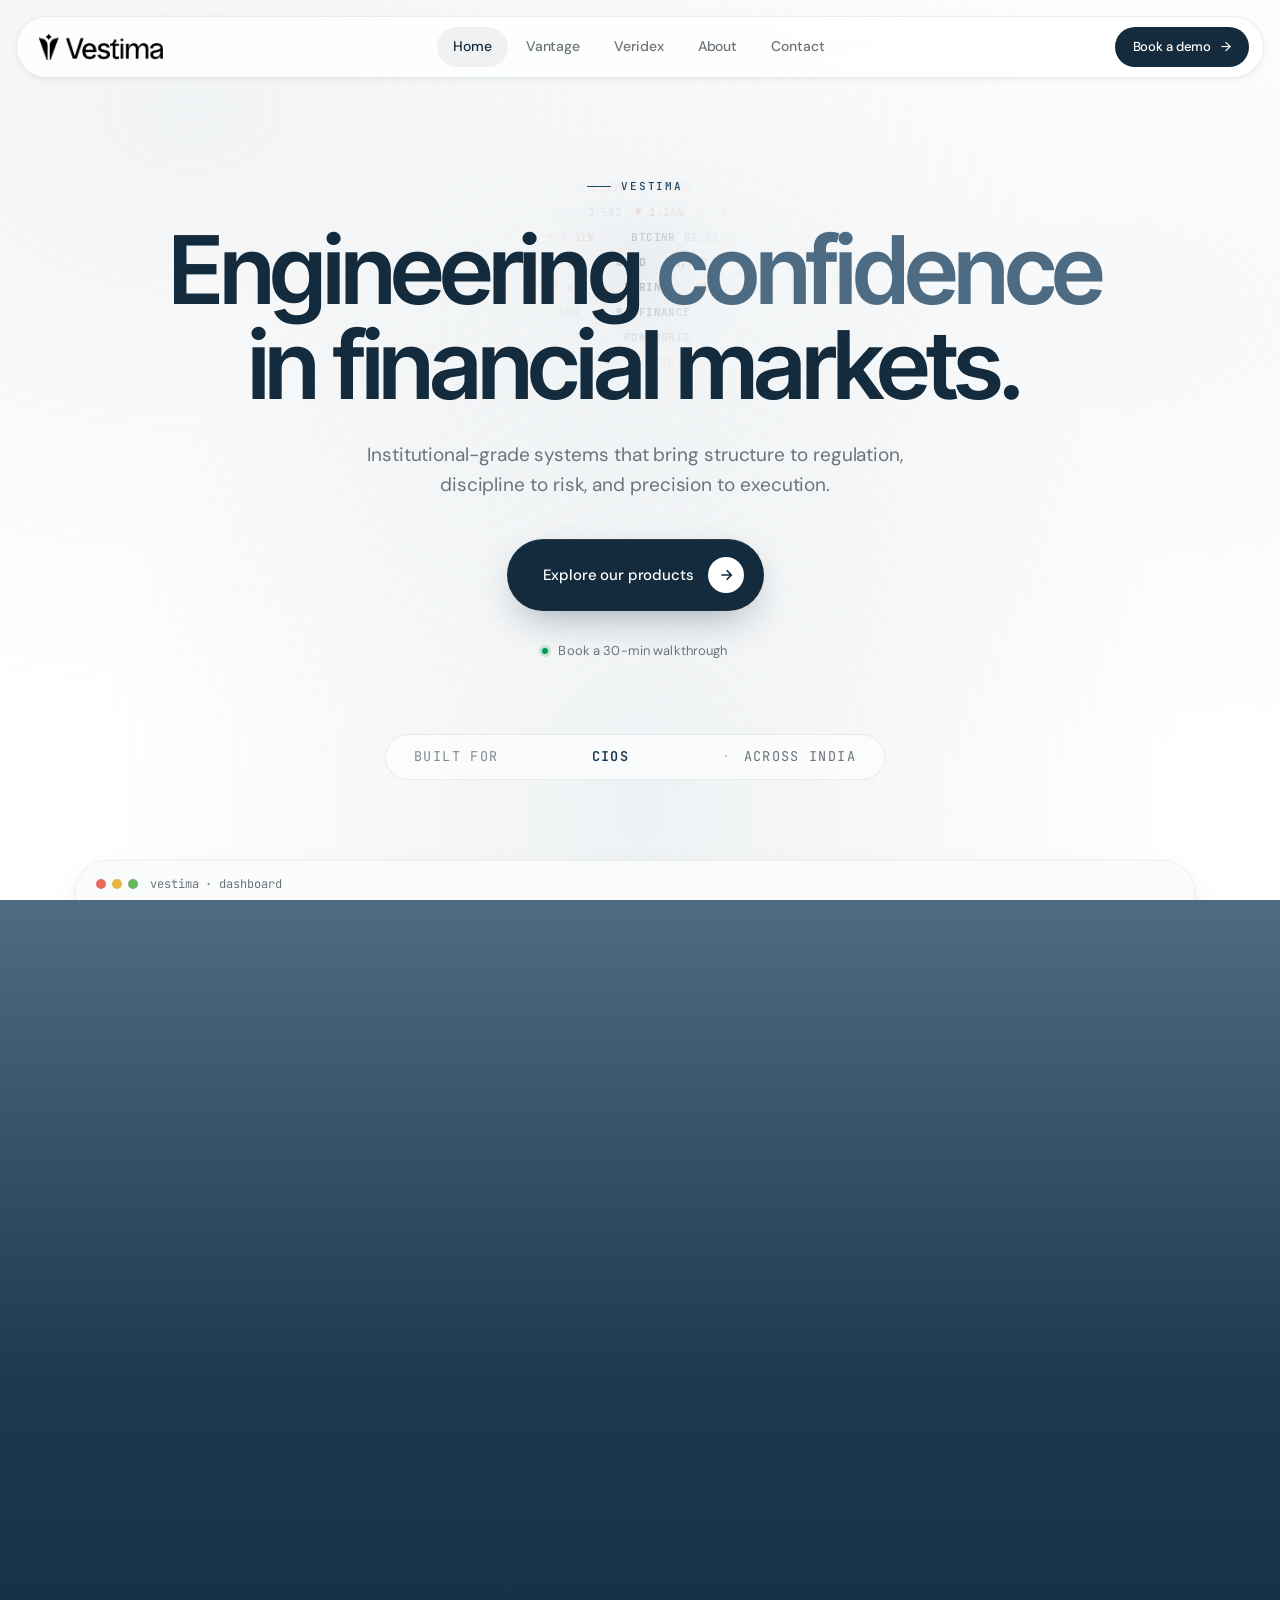
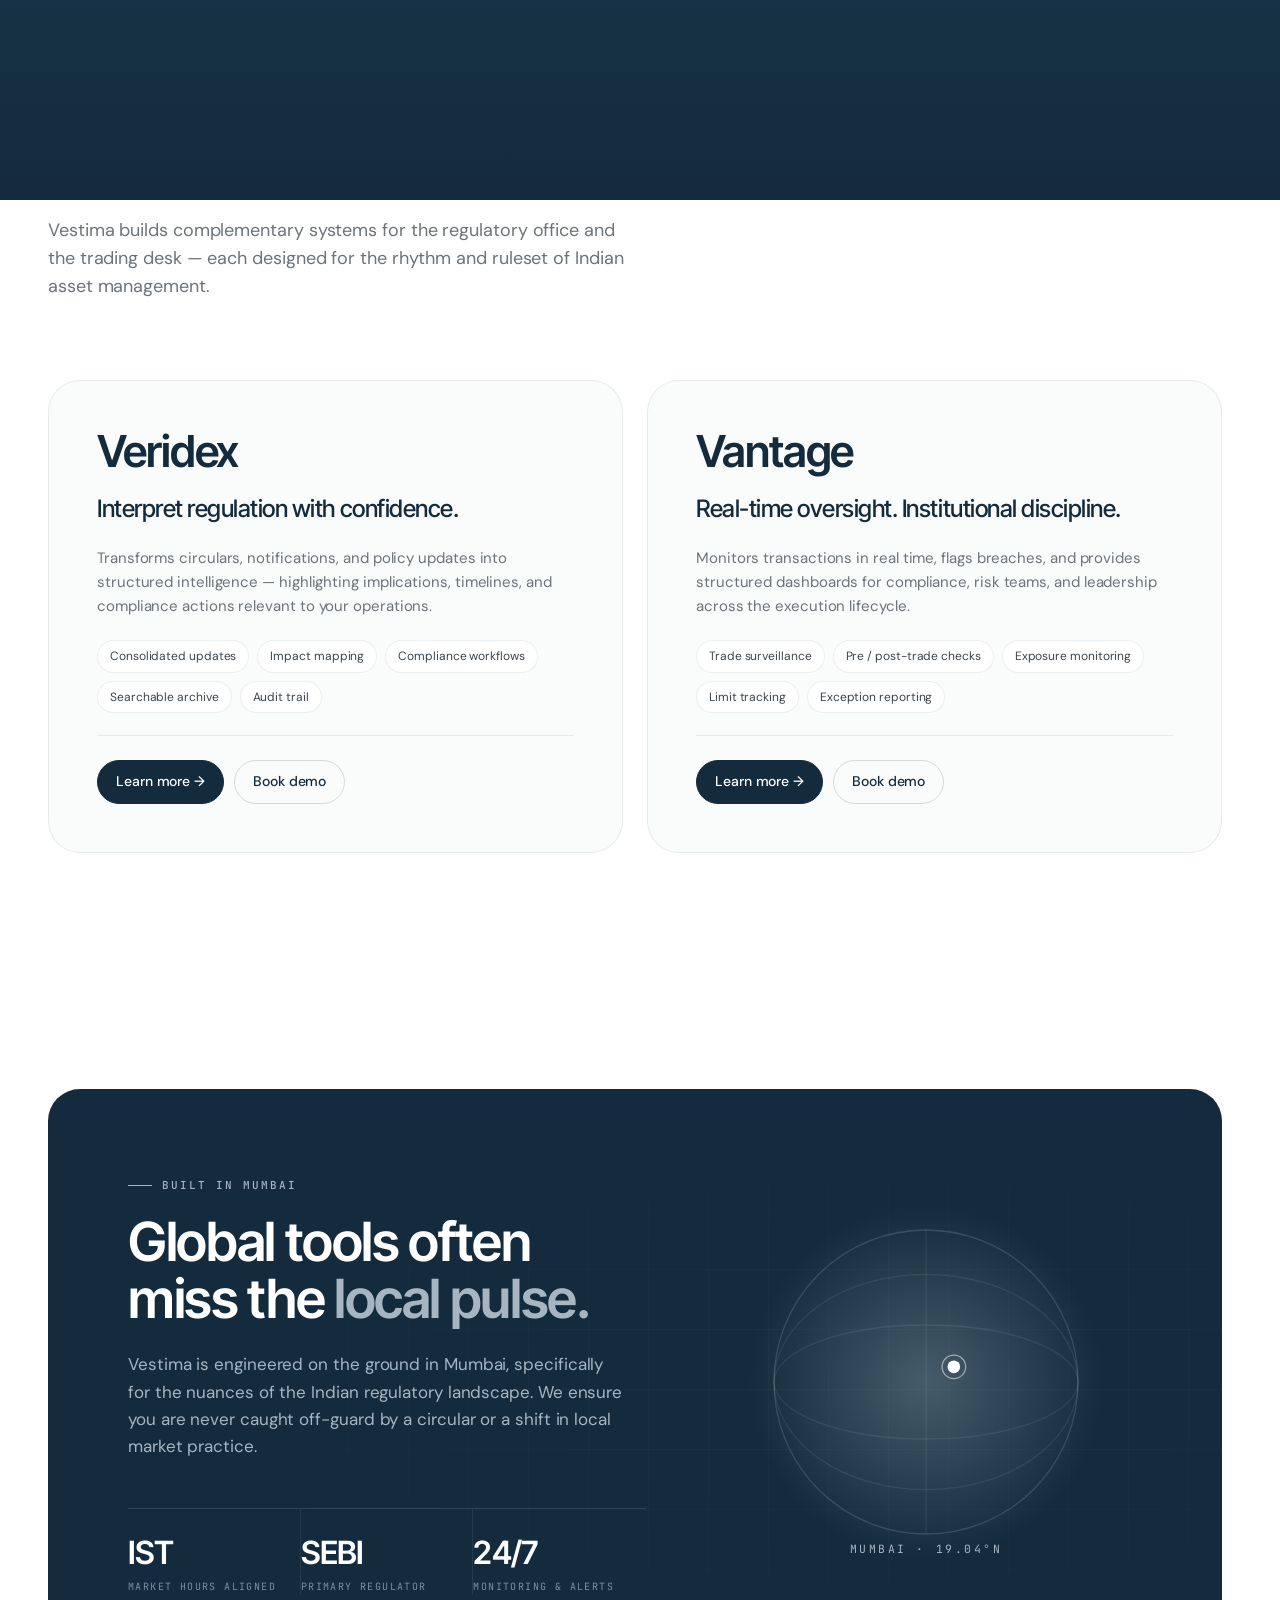
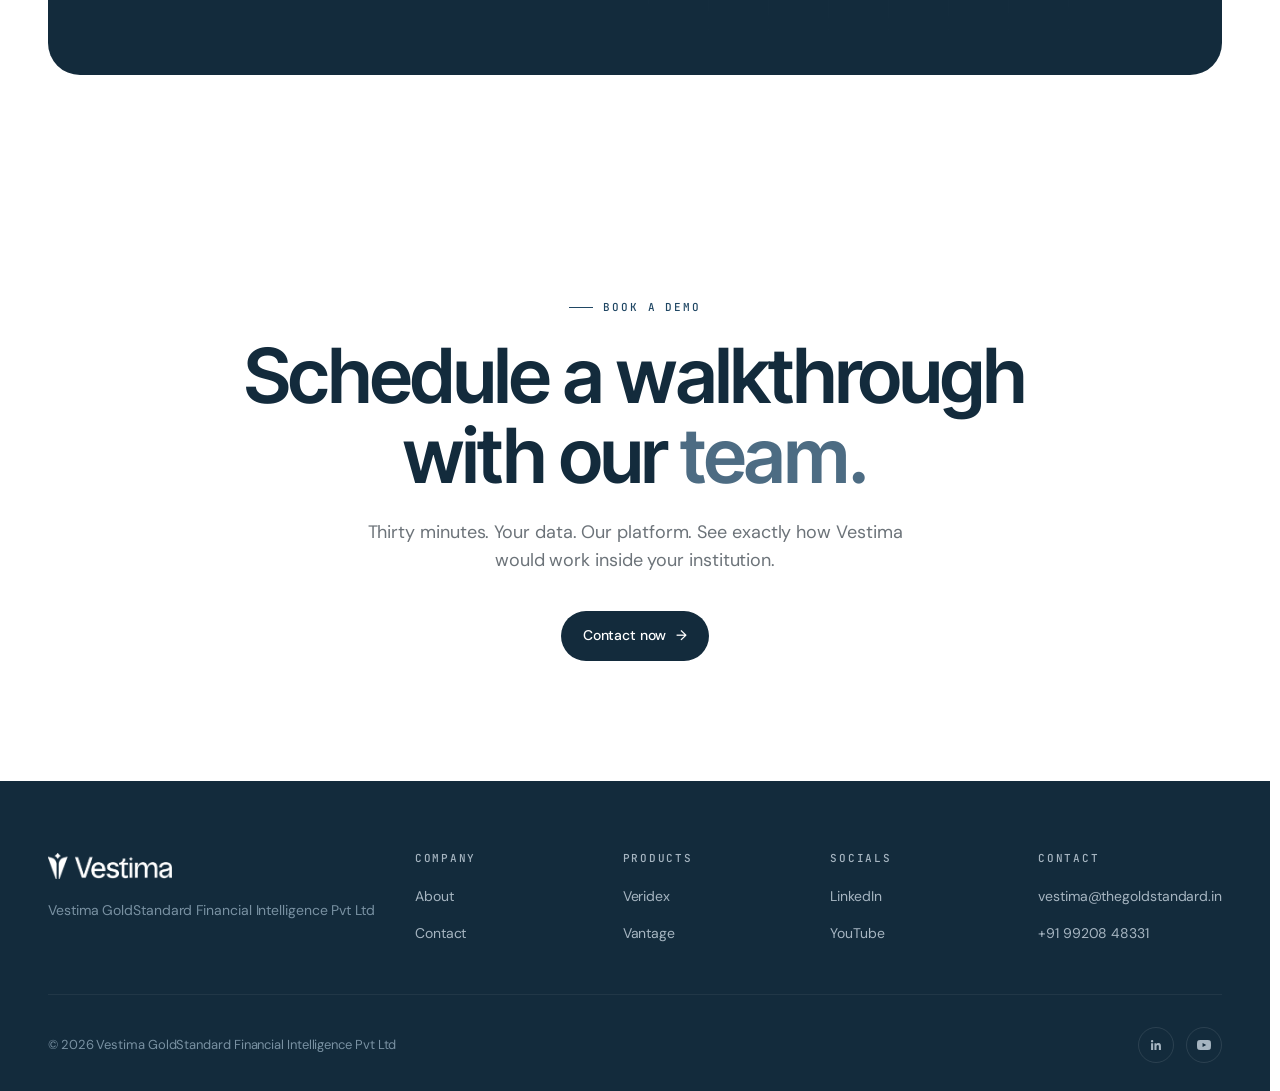
==== commit 2836ac05: "Update footer name to "Vestima GoldStandard Financial Intelligence Pvt Ltd" and drop tagline Co-Auth" ====
--- a/index.html
+++ b/index.html
@@ -262,7 +262,7 @@
         <div class="logo">
           <img src="assets/logo-full.png" alt="Vestima">
         </div>
-        <p>Vestima Goldstandard Financial Technologies&nbsp;Pvt&nbsp;Ltd. Engineering confidence in financial markets.</p>
+        <p style="white-space:nowrap">Vestima GoldStandard Financial Intelligence Pvt Ltd</p>
       </div>
       <div class="footer-col">
         <h6>Company</h6>
@@ -286,7 +286,7 @@
     </div>
 
     <div class="footer-bottom">
-      <div>© 2026 Vestima Goldstandard Financial Technologies&nbsp;Pvt&nbsp;Ltd</div>
+      <div>© 2026 Vestima GoldStandard Financial Intelligence Pvt Ltd</div>
       <div class="footer-socials">
         <a href="https://www.linkedin.com/company/Vestima" target="_blank" title="LinkedIn"><svg width="14" height="14" viewBox="0 0 24 24" fill="currentColor"><path d="M20.447 20.452h-3.554v-5.569c0-1.328-.027-3.037-1.852-3.037-1.853 0-2.136 1.445-2.136 2.939v5.667H9.351V9h3.414v1.561h.046c.477-.9 1.637-1.85 3.37-1.85 3.601 0 4.267 2.37 4.267 5.455v6.286zM5.337 7.433a2.062 2.062 0 01-2.063-2.065 2.063 2.063 0 112.063 2.065zm1.782 13.019H3.555V9h3.564v11.452z"/></svg></a>
         <a href="https://www.youtube.com/@VestimaGoldStandard" target="_blank" title="YouTube"><svg width="14" height="14" viewBox="0 0 24 24" fill="currentColor"><path d="M23.498 6.186a3.016 3.016 0 00-2.122-2.136C19.505 3.545 12 3.545 12 3.545s-7.505 0-9.377.505A3.017 3.017 0 00.502 6.186C0 8.07 0 12 0 12s0 3.93.502 5.814a3.016 3.016 0 002.122 2.136c1.871.505 9.376.505 9.376.505s7.505 0 9.377-.505a3.015 3.015 0 002.122-2.136C24 15.93 24 12 24 12s0-3.93-.502-5.814zM9.545 15.568V8.432L15.818 12l-6.273 3.568z"/></svg></a>
